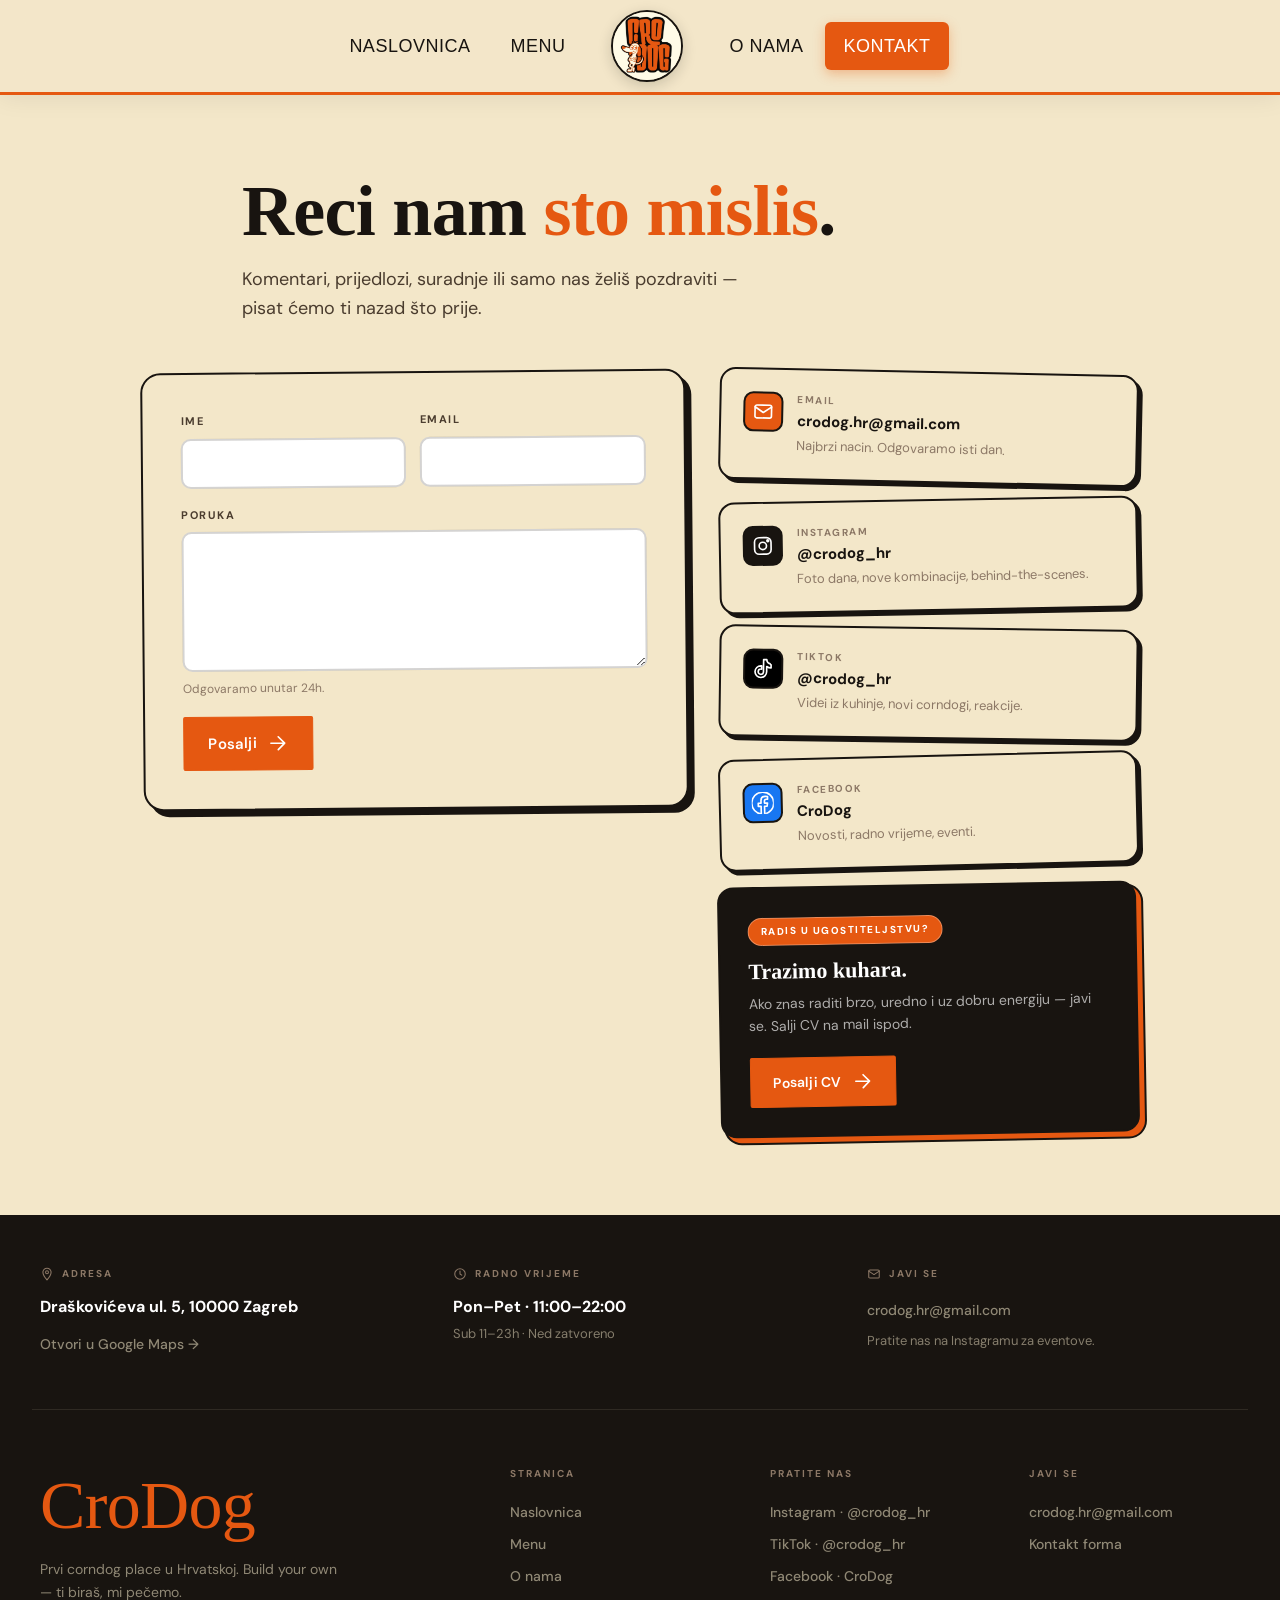
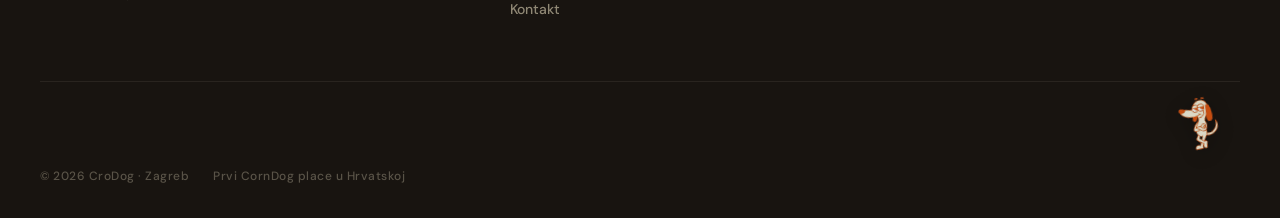
==== kontakt.html @ 535d05f7 "Dodana stranica" ====
<!DOCTYPE html>
<html lang="hr">
<head>
<meta charset="UTF-8" />
<meta name="viewport" content="width=device-width, initial-scale=1.0" />
<meta name="theme-color" content="#E55811" />
<title>CroDog — Kontakt</title>
<meta name="description" content="Kontaktirajte CroDog. Draškovićeva 5, Zagreb. Email: crodog.hr@gmail.com" />
<link rel="preconnect" href="https://fonts.googleapis.com">
<link rel="preconnect" href="https://fonts.gstatic.com" crossorigin>
<link href="https://fonts.googleapis.com/css2?family=DM+Sans:ital,opsz,wght@0,9..40,400;0,9..40,500;0,9..40,600;0,9..40,700;0,9..40,800;1,9..40,400&display=swap" rel="stylesheet">
<link rel="stylesheet" href="styles.css" />
</head>
<body>

<a href="#main" class="skip">Skoci na sadrzaj</a>

<svg class="icon-sprite" aria-hidden="true">
  <symbol id="i-arrow" viewBox="0 0 24 24"><path d="M5 12h14M13 5l7 7-7 7"/></symbol>
  <symbol id="i-camera" viewBox="0 0 24 24"><path d="M3 8h3l2-3h8l2 3h3v11H3z"/><circle cx="12" cy="13" r="3.5"/></symbol>
  <symbol id="i-map" viewBox="0 0 24 24"><path d="M9 4 3 6v14l6-2 6 2 6-2V4l-6 2-6-2zM9 4v14M15 6v14"/></symbol>
  <symbol id="i-pin" viewBox="0 0 24 24"><path d="M12 22s7-7.5 7-13a7 7 0 1 0-14 0c0 5.5 7 13 7 13z"/><circle cx="12" cy="9" r="2.5"/></symbol>
  <symbol id="i-clock" viewBox="0 0 24 24"><circle cx="12" cy="12" r="9"/><path d="M12 7v5l3 2"/></symbol>
  <symbol id="i-leaf" viewBox="0 0 24 24"><path d="M21 3c0 9-6 15-15 15-1.5 0-3-.5-3-.5C3 9 9 3 18 3h3z"/><path d="M3 21c4-7 9-12 15-15"/></symbol>
  <symbol id="i-flame" viewBox="0 0 24 24"><path d="M12 2s4 4 4 9a4 4 0 0 1-8 0c0-2 1-3 1-3s-3 2-3 6a6 6 0 0 0 12 0c0-7-6-12-6-12z"/></symbol>
  <symbol id="i-heart" viewBox="0 0 24 24"><path d="M12 21s-7-4.5-9.5-9A5 5 0 0 1 12 6a5 5 0 0 1 9.5 6c-2.5 4.5-9.5 9-9.5 9z"/></symbol>
  <symbol id="i-mail" viewBox="0 0 24 24"><rect x="3" y="5" width="18" height="14" rx="2"/><path d="m3 7 9 6 9-6"/></symbol>
  <symbol id="i-instagram" viewBox="0 0 24 24"><rect x="3" y="3" width="18" height="18" rx="5"/><circle cx="12" cy="12" r="4"/><circle cx="17.5" cy="6.5" r="1" fill="currentColor"/></symbol>
  <symbol id="i-phone" viewBox="0 0 24 24"><path d="M22 16.92v3a2 2 0 0 1-2.18 2 19.79 19.79 0 0 1-8.63-3.07 19.5 19.5 0 0 1-6-6 19.79 19.79 0 0 1-3.07-8.67A2 2 0 0 1 4.11 2h3a2 2 0 0 1 2 1.72 12.84 12.84 0 0 0 .7 2.81 2 2 0 0 1-.45 2.11L8.09 9.91a16 16 0 0 0 6 6l1.27-1.27a2 2 0 0 1 2.11-.45 12.84 12.84 0 0 0 2.81.7A2 2 0 0 1 22 16.92z"/></symbol>
  <symbol id="i-check" viewBox="0 0 24 24"><path d="m5 12 5 5L20 7"/></symbol>
  <symbol id="i-spark" viewBox="0 0 24 24"><path d="M12 2 9 9l-7 3 7 3 3 7 3-7 7-3-7-3z"/></symbol>
  <symbol id="i-paw" viewBox="0 0 24 24"><circle cx="6" cy="9" r="2"/><circle cx="10" cy="6" r="2"/><circle cx="14" cy="6" r="2"/><circle cx="18" cy="9" r="2"/><path d="M12 12c-3 0-6 2-6 5a3 3 0 0 0 3 3c1 0 2-.5 3-.5s2 .5 3 .5a3 3 0 0 0 3-3c0-3-3-5-6-5z"/></symbol>
  <symbol id="i-zap" viewBox="0 0 24 24"><path d="M13 2 3 14h7l-1 8 10-12h-7l1-8z"/></symbol>
</svg>

<nav class="nav" aria-label="Glavna navigacija">
  <div class="nav-rain" aria-hidden="true">
    <svg class="mini-dog" style="--x:4%;  --d:0s;    --r:-42deg; --dur:6.2s;" viewBox="0 0 20 44"><line x1="10" y1="30" x2="10" y2="44" stroke="#6b4423" stroke-width="2" stroke-linecap="round"/><rect x="3" y="3" width="14" height="28" rx="6" fill="#E55811"/><rect x="3" y="3" width="14" height="28" rx="6" fill="none" stroke="#B83F05" stroke-width="1"/></svg>
    <svg class="mini-dog" style="--x:11%; --d:1.4s;  --r:25deg;  --dur:7.4s;" viewBox="0 0 20 44"><line x1="10" y1="30" x2="10" y2="44" stroke="#6b4423" stroke-width="2" stroke-linecap="round"/><rect x="3" y="3" width="14" height="28" rx="6" fill="#FA7232"/></svg>
    <svg class="mini-dog" style="--x:19%; --d:3.1s;  --r:-55deg; --dur:5.8s;" viewBox="0 0 20 44"><line x1="10" y1="30" x2="10" y2="44" stroke="#6b4423" stroke-width="2" stroke-linecap="round"/><rect x="3" y="3" width="14" height="28" rx="6" fill="#E55811"/></svg>
    <svg class="mini-dog" style="--x:27%; --d:2.2s;  --r:38deg;  --dur:6.9s;" viewBox="0 0 20 44"><line x1="10" y1="30" x2="10" y2="44" stroke="#6b4423" stroke-width="2" stroke-linecap="round"/><rect x="3" y="3" width="14" height="28" rx="6" fill="#B83F05"/></svg>
    <svg class="mini-dog" style="--x:74%; --d:0.6s;  --r:-30deg; --dur:7.1s;" viewBox="0 0 20 44"><line x1="10" y1="30" x2="10" y2="44" stroke="#6b4423" stroke-width="2" stroke-linecap="round"/><rect x="3" y="3" width="14" height="28" rx="6" fill="#FA7232"/></svg>
    <svg class="mini-dog" style="--x:82%; --d:2.8s;  --r:60deg;  --dur:6.4s;" viewBox="0 0 20 44"><line x1="10" y1="30" x2="10" y2="44" stroke="#6b4423" stroke-width="2" stroke-linecap="round"/><rect x="3" y="3" width="14" height="28" rx="6" fill="#E55811"/></svg>
    <svg class="mini-dog" style="--x:89%; --d:1.9s;  --r:-20deg; --dur:5.6s;" viewBox="0 0 20 44"><line x1="10" y1="30" x2="10" y2="44" stroke="#6b4423" stroke-width="2" stroke-linecap="round"/><rect x="3" y="3" width="14" height="28" rx="6" fill="#FA7232"/></svg>
    <svg class="mini-dog" style="--x:96%; --d:3.7s;  --r:48deg;  --dur:7.8s;" viewBox="0 0 20 44"><line x1="10" y1="30" x2="10" y2="44" stroke="#6b4423" stroke-width="2" stroke-linecap="round"/><rect x="3" y="3" width="14" height="28" rx="6" fill="#B83F05"/></svg>
  </div>
  <div class="nav-main">
    <div class="nav-links left">
      <a href="naslovnica.html" class="nav-link">Naslovnica</a>
      <a href="menu.html" class="nav-link">Menu</a>
    </div>
    <a href="naslovnica.html" class="logo" aria-label="CroDog naslovnica">
      <img src="assets/logo.jpg" alt="CroDog" />
    </a>
    <div class="nav-links right">
      <a href="onama.html" class="nav-link">O nama</a>
      <a href="kontakt.html" class="nav-link active">Kontakt</a>
    </div>
  </div>
</nav>

<main id="main">

  <section class="contact-hero" aria-labelledby="cnt-h">
    <h1 id="cnt-h">Reci nam <em>sto mislis</em>.</h1>
    <p>Komentari, prijedlozi, suradnje ili samo nas želiš pozdraviti — pisat ćemo ti nazad što prije.</p>
  </section>

  <div class="contact-grid">
    <div class="form-card">
      <form class="form" id="contactForm" novalidate>
        <div class="row2">
          <div class="field">
            <label for="f-name">Ime</label>
            <input id="f-name" type="text" name="name" required autocomplete="name" />
          </div>
          <div class="field">
            <label for="f-email">Email</label>
            <input id="f-email" type="email" name="email" required autocomplete="email" />
          </div>
        </div>
        <div class="field">
          <label for="f-msg">Poruka</label>
          <textarea id="f-msg" name="message" required></textarea>
          <span class="help">Odgovaramo unutar 24h.</span>
        </div>
        <button type="submit" class="btn orange" style="align-self: flex-start; font-size:15px; padding:15px 24px;">Posalji <svg class="ico"><use href="#i-arrow"/></svg></button>
      </form>
    </div>

    <aside class="contact-side">
      <div class="cs">
        <span class="ic-wrap"><svg class="ico"><use href="#i-mail"/></svg></span>
        <div class="body">
          <div class="k">Email</div>
          <p class="v"><a href="mailto:crodog.hr@gmail.com">crodog.hr@gmail.com</a></p>
          <p class="note">Najbrzi nacin. Odgovaramo isti dan.</p>
        </div>
      </div>
      <div class="cs">
        <span class="ic-wrap"><svg class="ico"><use href="#i-instagram"/></svg></span>
        <div class="body">
          <div class="k">Instagram</div>
          <p class="v"><a href="https://www.instagram.com/crodog_hr/" target="_blank" rel="noopener">@crodog_hr</a></p>
          <p class="note">Foto dana, nove kombinacije, behind-the-scenes.</p>
        </div>
      </div>
      <div class="cs">
        <span class="ic-wrap"><svg class="ico" viewBox="0 0 24 24" fill="currentColor"><path d="M19.59 6.69a4.83 4.83 0 0 1-3.77-4.25V2h-3.45v13.67a2.89 2.89 0 0 1-2.88 2.5 2.89 2.89 0 0 1-2.89-2.89 2.89 2.89 0 0 1 2.89-2.89c.28 0 .54.04.79.1V9.01a6.33 6.33 0 0 0-.79-.05 6.34 6.34 0 0 0-6.34 6.34 6.34 6.34 0 0 0 6.34 6.34 6.34 6.34 0 0 0 6.33-6.34V9.59a8.16 8.16 0 0 0 4.77 1.52V7.68a4.85 4.85 0 0 1-1-.99z"/></svg></span>
        <div class="body">
          <div class="k">TikTok</div>
          <p class="v"><a href="https://www.tiktok.com/@crodog_hr" target="_blank" rel="noopener">@crodog_hr</a></p>
          <p class="note">Videi iz kuhinje, novi corndogi, reakcije.</p>
        </div>
      </div>
      <div class="cs">
        <span class="ic-wrap"><svg class="ico" viewBox="0 0 24 24" fill="currentColor"><path d="M24 12.073c0-6.627-5.373-12-12-12s-12 5.373-12 12c0 5.99 4.388 10.954 10.125 11.854v-8.385H7.078v-3.47h3.047V9.43c0-3.007 1.792-4.669 4.533-4.669 1.312 0 2.686.235 2.686.235v2.953H15.83c-1.491 0-1.956.925-1.956 1.874v2.25h3.328l-.532 3.47h-2.796v8.385C19.612 23.027 24 18.062 24 12.073z"/></svg></span>
        <div class="body">
          <div class="k">Facebook</div>
          <p class="v"><a href="https://www.facebook.com/profile.php?id=61584961055950" target="_blank" rel="noopener">CroDog</a></p>
          <p class="note">Novosti, radno vrijeme, eventi.</p>
        </div>
      </div>
      <div class="job">
        <span class="k">Radis u ugostiteljstvu?</span>
        <h4>Trazimo kuhara.</h4>
        <p>Ako znas raditi brzo, uredno i uz dobru energiju — javi se. Salji CV na mail ispod.</p>
        <a href="mailto:crodog.hr@gmail.com" class="btn">Posalji CV <svg class="ico"><use href="#i-arrow"/></svg></a>
      </div>
    </aside>
  </div>

</main>

<footer class="foot">
  <div class="foot-loc">
    <div class="foot-loc-inner">
      <div class="fl-block">
        <h4><svg class="ico" style="width:14px;height:14px"><use href="#i-pin"/></svg> Adresa</h4>
        <p class="fl-main">Draškovićeva ul. 5, 10000 Zagreb</p>
        <a href="https://maps.google.com/?q=Draškovićeva+5+Zagreb" target="_blank" rel="noopener" class="fl-link">Otvori u Google Maps →</a>
      </div>
      <div class="fl-block">
        <h4><svg class="ico" style="width:14px;height:14px"><use href="#i-clock"/></svg> Radno vrijeme</h4>
        <p class="fl-main">Pon–Pet · 11:00–22:00</p>
        <p class="fl-sub">Sub 11–23h · Ned zatvoreno</p>
      </div>
      <div class="fl-block">
        <h4><svg class="ico" style="width:14px;height:14px"><use href="#i-mail"/></svg> Javi se</h4>
        <p class="fl-main"><a href="mailto:crodog.hr@gmail.com">crodog.hr@gmail.com</a></p>
        <p class="fl-sub">Pratite nas na Instagramu za eventove.</p>
      </div>
    </div>
  </div>
  <div class="foot-grid">
    <div class="foot-brand">
      <a href="naslovnica.html" class="foot-logo">CroDog</a>
      <p class="tag-line">Prvi corndog place u Hrvatskoj. Build your own — ti biraš, mi pečemo.</p>
    </div>
    <div>
      <h4>Stranica</h4>
      <a href="naslovnica.html">Naslovnica</a>
      <a href="menu.html">Menu</a>
      <a href="onama.html">O nama</a>
      <a href="kontakt.html">Kontakt</a>
    </div>
    <div>
      <h4>Pratite nas</h4>
      <a href="https://www.instagram.com/crodog_hr/" target="_blank" rel="noopener">Instagram · @crodog_hr</a>
      <a href="https://www.tiktok.com/@crodog_hr" target="_blank" rel="noopener">TikTok · @crodog_hr</a>
      <a href="https://www.facebook.com/profile.php?id=61584961055950" target="_blank" rel="noopener">Facebook · CroDog</a>
    </div>
    <div>
      <h4>Javi se</h4>
      <a href="mailto:crodog.hr@gmail.com">crodog.hr@gmail.com</a>
      <a href="kontakt.html">Kontakt forma</a>
    </div>
  </div>
  <div class="foot-bottom">
    <span>© 2026 CroDog · Zagreb</span>
    <span>Prvi CornDog place u Hrvatskoj</span>
    <img class="foot-mascot" src="assets/mascot.png" alt="" aria-hidden="true" />
  </div>
</footer>

<div class="toast" id="toast" role="status" aria-live="polite">
  <svg class="ico"><use href="#i-check"/></svg>
  <span id="toastMsg">Hvala! Javimo se uskoro.</span>
</div>

<script>
(function() {
  const nav = document.querySelector('.nav');
  let lastY = 0, ticking = false;
  window.addEventListener('scroll', () => {
    if (!ticking) {
      requestAnimationFrame(() => {
        const y = window.scrollY;
        if (y > lastY && y > 80) nav.classList.add('hidden');
        else nav.classList.remove('hidden');
        lastY = y; ticking = false;
      });
      ticking = true;
    }
  }, { passive: true });
})();

const toast = document.getElementById('toast');
function showToast(msg) {
  document.getElementById('toastMsg').textContent = msg;
  toast.classList.add('show');
  setTimeout(() => toast.classList.remove('show'), 2600);
}
document.getElementById('contactForm').addEventListener('submit', (e) => {
  e.preventDefault();
  const name = e.target.name.value.trim();
  const email = e.target.email.value.trim();
  const msg = e.target.message.value.trim();
  if (!name || !email || !msg) { showToast('Molimo ispuni sva polja.'); return; }
  showToast('Hvala, ' + name.split(' ')[0] + '! Javimo se uskoro.');
  e.target.reset();
});
</script>

</body>
</html>
---- styles.css ----
﻿/* =========================================================
   CroDog v4 — Editorial Full-Bleed
   Typography: Chunko (display) + Inter (body)
========================================================= */
@font-face {
  font-family: 'Chunko';
  src: url('font/Chunko-Bold-Demo-BF67b2ec86adebe.otf') format('opentype');
  font-weight: 100 900;
  font-style: normal;
  font-display: swap;
}

:root {
  --orange: #E55811;
  --orange-2: #FA7232;
  --orange-deep: #B83F05;
  --orange-soft: rgba(229,88,17,.12);

  --cream: #f3e7c9;
  --cream-2: #faf0d7;

  --bg: #f3e7c9;
  --bg-2: #e8d9b0;

  /* Accents — used in About/Loc/Contact */
  --butter: #ffd86b;
  --mint: #c8ecd9;
  --pink: #ffd5cf;
  --card: #fff7e0;
  --card-2: #f0dfb0;

  --ink: #181410;
  --ink-2: #4a3c2e;
  --ink-3: #8c7866;
  --ink-4: #b8a594;

  --line: rgba(24,20,16,.12);

  /* Flat radii — editorial */
  --r-sm: 2px;
  --r-md: 4px;
  --r-lg: 6px;
  --r-xl: 8px;
  --r-pill: 999px;

  /* Shadows — subtle */
  --shadow-sm: 0 2px 12px rgba(24,20,16,.06);
  --shadow-md: 0 8px 28px rgba(24,20,16,.09);
  --shadow-lg: 0 20px 56px rgba(24,20,16,.12);

  --t-fast: 160ms cubic-bezier(.2,.8,.4,1);
  --t-base: 260ms cubic-bezier(.2,.8,.4,1);
  --t-bounce: 340ms cubic-bezier(.34,1.56,.64,1);
}

* { box-sizing: border-box; margin: 0; padding: 0; }
html { scroll-behavior: smooth; }

body {
  font-family: 'DM Sans', 'DM Sans', system-ui, sans-serif;
  font-size: 16px; line-height: 1.6;
  color: var(--ink);
  background: var(--bg);
  -webkit-font-smoothing: antialiased;
  text-rendering: optimizeLegibility;
  overflow-x: hidden;
}

a { color: inherit; text-decoration: none; }
main { position: relative; z-index: 1; }

/* a11y */
.skip {
  position: absolute; left: -9999px;
  background: var(--ink); color: white;
  padding: 12px 18px;
  font-weight: 700; z-index: 200;
}
.skip:focus { left: 0; top: 0; }
:focus-visible {
  outline: 3px solid var(--orange);
  outline-offset: 3px;
  border-radius: 4px;
}

@media (prefers-reduced-motion: reduce) {
  *, *::before, *::after {
    animation-duration: 0.01ms !important;
    transition-duration: 0.01ms !important;
  }
}

/* =========================================================
   TYPE UTILITIES
========================================================= */
h1, h2, h3, .display {
  font-family: 'Chunko', system-ui, sans-serif;
  line-height: 1;
  letter-spacing: -.01em;
}

.eyebrow {
  font-family: 'DM Sans', system-ui, sans-serif;
  font-size: 11px; letter-spacing: 3px;
  text-transform: uppercase; font-weight: 700;
  display: inline-flex; align-items: center; gap: 12px;
}
.eyebrow::before {
  content: ''; width: 28px; height: 1px; background: currentColor; flex-shrink: 0;
}

/* =========================================================
   NAV — floating, open, eye-catching
========================================================= */
.nav {
  position: sticky; top: 0;
  z-index: 60;
  width: 100%;
  background: rgba(243,231,201,.96);
  backdrop-filter: blur(12px);
  -webkit-backdrop-filter: blur(12px);
  border-bottom: 3px solid var(--orange);
  box-shadow: 0 2px 24px rgba(24,20,16,.08);
  font-family: 'DM Sans', system-ui, sans-serif;
  overflow: hidden;
  transform: translateY(0);
  transition: transform 320ms cubic-bezier(.2,.8,.4,1);
}
.nav.hidden {
  transform: translateY(-110%);
}

/* Falling mini corndogs — samo u navbaru */
.nav-rain {
  position: absolute; inset: 0;
  pointer-events: none;
  z-index: 0;
  overflow: hidden;
}
.nav-rain .mini-dog {
  position: absolute;
  top: -50px;
  left: var(--x);
  width: 16px; height: 36px;
  opacity: .55;
  animation: navFall var(--dur) linear var(--d) infinite;
  transform-origin: center;
  filter: drop-shadow(0 1px 2px rgba(24,20,16,.15));
}
@keyframes navFall {
  0%   { transform: translateY(0)    rotate(0deg); }
  100% { transform: translateY(160px) rotate(var(--r)); }
}
.nav-main { position: relative; z-index: 1; }

@media (prefers-reduced-motion: reduce) {
  .nav-rain { display: none; }
}

.nav-main {
  display: flex;
  align-items: center;
  justify-content: center;
  padding: 10px 32px;
  gap: 28px;
}

.nav .logo {
  display: inline-flex; align-items: center;
  color: var(--ink);
  flex-shrink: 0;
}
.nav .logo img {
  width: 72px; height: 72px;
  border-radius: 50%; object-fit: cover;
  border: 2px solid var(--ink);
  box-shadow: 0 4px 14px rgba(24,20,16,.18);
  transition: transform var(--t-base);
}
.nav .logo:hover img {
  transform: rotate(-6deg) scale(1.05);
}

.nav-links {
  display: flex; align-items: center;
  gap: 4px;
}

.nav-link {
  font-family: 'Chunko', sans-serif;
  font-size: 18px; letter-spacing: .5px; text-transform: uppercase;
  font-weight: 400;
  background: transparent; color: var(--ink);
  padding: 10px 18px;
  border-radius: 6px;
  cursor: pointer; border: none;
  transition: color var(--t-fast), background var(--t-fast), transform var(--t-fast);
  white-space: nowrap;
  position: relative;
}
.nav-link:hover {
  color: white;
  background: var(--orange);
  transform: translateY(-2px) rotate(-1.5deg);
}
.nav-link.active {
  color: white;
  background: var(--orange);
  box-shadow: 0 4px 12px rgba(229,88,17,.35);
}

/* =========================================================
   BUTTONS
========================================================= */
.btn {
  display: inline-flex; align-items: center; gap: 10px;
  font-family: 'DM Sans', system-ui, sans-serif;
  font-weight: 600; font-size: 14px;
  padding: 13px 22px;
  background: var(--ink); color: var(--cream);
  border: 1px solid var(--ink);
  cursor: pointer;
  transition: background var(--t-fast), color var(--t-fast), transform var(--t-fast);
  letter-spacing: .2px;
  border-radius: var(--r-sm);
}
.btn:hover { background: var(--orange); border-color: var(--orange); }
.btn .arrow { transition: transform var(--t-fast); }
.btn:hover .arrow { transform: translateX(3px); }

.btn.ghost { background: transparent; color: var(--ink); }
.btn.ghost:hover { background: var(--ink); color: var(--cream); }
.btn.orange { background: var(--orange); border-color: var(--orange); color: white; }
.btn.orange:hover { background: var(--orange-deep); border-color: var(--orange-deep); }
.btn.cream { background: var(--cream); color: var(--ink); border-color: var(--cream); }
.btn.cream:hover { background: var(--orange); border-color: var(--orange); color: white; }

/* =========================================================
   PHOTO PLACEHOLDERS
========================================================= */
.photo {
  position: relative;
  background: linear-gradient(135deg, var(--orange) 0%, var(--orange-deep) 100%);
  display: flex; align-items: center; justify-content: center;
  flex-direction: column; gap: 10px;
  color: rgba(255,255,255,.85);
  font-family: 'DM Sans', system-ui; font-size: 10px;
  text-transform: uppercase; letter-spacing: 2px; font-weight: 600;
  overflow: hidden;
}
.photo::after {
  content: '';
  position: absolute; inset: 0;
  border: 1px dashed rgba(255,255,255,.3);
  pointer-events: none;
}
.photo .ico { width: 26px; height: 26px; opacity: .7; stroke: currentColor; fill: none; stroke-width: 1.5; }
.photo .cap { text-align: center; max-width: 220px; line-height: 1.5; opacity: .8; }
.photo.dark { background: linear-gradient(135deg, var(--ink-2) 0%, var(--ink) 100%); color: rgba(243,231,201,.7); }
.photo.cream { background: var(--cream-2); color: var(--ink-3); border: 1px dashed var(--line); }

/* =========================================================
   ICONS
========================================================= */
.ico {
  width: 22px; height: 22px;
  stroke: currentColor; fill: none;
  stroke-width: 1.8; stroke-linecap: round; stroke-linejoin: round;
  flex-shrink: 0;
}
.icon-sprite { position: absolute; width: 0; height: 0; }

/* =========================================================
   TAG
========================================================= */
.tag {
  display: inline-flex; align-items: center; gap: 6px;
  font-family: 'DM Sans', system-ui;
  font-weight: 700; font-size: 10px;
  color: var(--ink);
  padding: 6px 10px;
  border: 1px solid var(--line);
  border-radius: var(--r-sm);
  text-transform: uppercase; letter-spacing: 1.5px;
  background: rgba(255,255,255,.6);
}
.tag.orange { background: var(--orange-soft); color: var(--orange-deep); border-color: rgba(229,88,17,.2); }
.tag.dark { background: var(--ink); color: var(--cream); border-color: var(--ink); }

/* =========================================================
   PAGES
========================================================= */
.page { display: none; }
.page.active { display: block; animation: fadeUp .4s var(--t-base) both; }
@keyframes fadeUp { from { opacity: 0; transform: translateY(10px); } to { opacity: 1; transform: none; } }

/* =========================================================
   FOOTER
========================================================= */
.foot {
  background: var(--ink);
  color: var(--cream);
  padding: 0 32px 32px;
  margin-top: 0;
  position: relative; z-index: 2;
}

/* Location strip — pokazuje se na svakoj stranici */
.foot-loc {
  border-bottom: 1px solid rgba(243,231,201,.1);
  padding: 48px 0;
  margin-bottom: 56px;
}
.foot-loc-inner {
  max-width: 1200px; margin: 0 auto;
  display: grid;
  grid-template-columns: repeat(3, 1fr);
  gap: 40px;
}
.fl-block h4 {
  display: inline-flex; align-items: center; gap: 8px;
  font-family: 'DM Sans', system-ui;
  font-size: 10px; color: var(--orange);
  margin-bottom: 14px;
  text-transform: uppercase; letter-spacing: 2px; font-weight: 700;
}
.fl-main {
  font-family: 'DM Sans', system-ui, sans-serif;
  font-size: 16px;
  font-weight: 700;
  color: white;
  line-height: 1.4;
}
.fl-main a { color: white; transition: color var(--t-fast); }
.fl-main a:hover { color: var(--orange); }
.fl-sub {
  font-size: 13px;
  color: rgba(243,231,201,.5);
  margin-top: 6px;
}
.fl-sub a { color: rgba(243,231,201,.5); }
.fl-sub a:hover { color: var(--orange); }
.fl-link {
  display: inline-block;
  margin-top: 10px;
  font-size: 13px; font-weight: 600;
  color: var(--orange);
  transition: transform var(--t-fast);
}
.fl-link:hover { transform: translateX(3px); color: var(--orange-2); }
.foot-grid {
  max-width: 1200px; margin: 0 auto;
  display: grid;
  grid-template-columns: 2fr 1fr 1fr 1fr;
  gap: 48px;
}
.foot-logo {
  font-family: 'Chunko' !important; font-size: 68px !important; color: var(--orange) !important;
  line-height: 1; letter-spacing: -.01em;
  display: inline-block; margin-bottom: 6px;
}
.foot-logo:hover { color: var(--orange) !important; }
.foot .tag-line {
  font-size: 14px; line-height: 1.65;
  color: rgba(243,231,201,.55);
  margin-top: 14px; max-width: 300px;
}
.foot h4 {
  font-family: 'DM Sans', system-ui;
  font-size: 10px; color: var(--ink-3);
  margin-bottom: 14px;
  text-transform: uppercase; letter-spacing: 2px; font-weight: 700;
}
.foot a {
  color: rgba(243,231,201,.55);
  display: block; padding: 5px 0;
  font-size: 14px; font-weight: 500;
  transition: color var(--t-fast);
}
.foot a:hover { color: var(--orange); }
.foot-bottom {
  border-top: 1px solid rgba(243,231,201,.08);
  margin-top: 56px; padding-top: 24px;
  max-width: 1200px; margin-left: auto; margin-right: auto;
  display: flex; justify-content: space-between; align-items: flex-end;
  gap: 24px;
  font-size: 12px; color: rgba(243,231,201,.3);
  font-weight: 500; letter-spacing: .5px;
}

/* =========================================================
   RESPONSIVE — NAV
========================================================= */
@media (max-width: 900px) {
  .nav-main { flex-wrap: wrap; padding: 12px 16px; gap: 10px; }
  .nav .logo { order: -1; width: 100%; justify-content: center; }
  .nav .logo img { width: 56px; height: 56px; }
  .nav-links { justify-content: center; flex-wrap: wrap; }
  .nav-link { padding: 8px 10px; font-size: 10px; letter-spacing: 1.5px; }
  .foot { padding: 0 20px 24px; }
  .foot-loc { padding: 32px 0; margin-bottom: 40px; }
  .foot-loc-inner { grid-template-columns: 1fr; gap: 24px; }
  .foot-grid { grid-template-columns: 1fr 1fr; gap: 28px; }
  .foot-bottom { flex-direction: column; gap: 6px; }
}



/* ============================================================
   HOME — Full-Bleed Editorial (02)
============================================================ */

/* HERO */
.home-hero {
  position: relative;
  min-height: 90vh;
  background: var(--ink);
  color: var(--cream);
  overflow: hidden;
}
.home-hero::after {
  content: '';
  position: absolute; inset: 0;
  background: linear-gradient(to right, rgba(10,8,6,.82) 0%, rgba(10,8,6,.55) 55%, rgba(10,8,6,.15) 100%);
  z-index: 1;
  pointer-events: none;
}
.home-hero .hero-image {
  position: absolute; inset: 0;
  width: 100%; height: 100%;
  z-index: 0;
  object-fit: cover; object-position: center;
  display: block;
}
/* bottom content */
.hero-content {
  position: absolute; bottom: 56px; left: 56px; right: 56px;
  z-index: 4;
  display: grid; grid-template-columns: 2fr 1fr;
  gap: 56px; align-items: end;
}
.home-hero h1 {
  font-family: 'Chunko';
  font-size: clamp(44px, 6vw, 92px);
  line-height: 1;
  letter-spacing: -.01em;
  max-width: 780px;
  color: var(--cream);
  text-shadow: 0 2px 24px rgba(24,20,16,.4);
}
.home-hero h1 em {
  font-style: normal;
  color: var(--orange-2);
}
/* Hero CTA card — Build Your Own teaser */
.hero-cta {
  justify-self: end;
  max-width: 320px;
  padding: 26px 26px 24px;
  background: var(--cream);
  border: 3px solid var(--ink);
  border-radius: 16px;
  color: var(--ink);
  position: relative;
  transform: rotate(-2deg);
  box-shadow: 6px 6px 0 var(--ink);
  transition: transform .2s ease, box-shadow .2s ease;
}
.hero-cta:hover {
  transform: rotate(-1deg) translateY(-3px);
  box-shadow: 8px 10px 0 var(--ink);
}
.hero-cta::before { display: none; }
.hero-cta-eyebrow {
  font-family: 'DM Sans', system-ui, sans-serif;
  font-size: 10px; letter-spacing: 3px;
  text-transform: uppercase; font-weight: 700;
  color: var(--orange);
  display: inline-block;
  margin-bottom: 10px;
}
.hero-cta-title {
  font-family: 'Chunko';
  font-size: 28px;
  line-height: 1;
  letter-spacing: -.01em;
  color: var(--ink);
  margin-bottom: 14px;
}
.hero-cta-title .cta-num {
  font-style: normal;
  color: var(--orange);
  font-size: 1.4em;
  line-height: .85;
}
.hero-cta-chips {
  display: flex; flex-wrap: wrap;
  gap: 6px; align-items: center;
  font-family: 'DM Sans', system-ui, sans-serif;
  font-size: 11px; letter-spacing: 1.5px;
  text-transform: uppercase; font-weight: 700;
  color: rgba(20,15,10,.75);
  margin-bottom: 12px;
  padding-bottom: 12px;
  border-bottom: 2px dashed rgba(20,15,10,.2);
}
.hero-cta-chips .dot { color: var(--orange); font-size: 14px; }
.hero-cta-copy {
  font-size: 13px; line-height: 1.55;
  color: rgba(20,15,10,.82);
  margin-bottom: 16px;
}
.hero-cta-btn {
  width: 100%;
  justify-content: center;
  font-size: 14px;
  padding: 14px 20px;
  letter-spacing: 1px;
  text-transform: uppercase;
  font-weight: 700;
}
.hero-cta-btn .arrow {
  transition: transform var(--t-base);
}
.hero-cta-btn:hover .arrow {
  transform: translateX(5px);
}

/* ---- HOME SEKCIJA A: SIGNATURE ---- */
.sec-a {
  background: var(--cream);
  display: grid;
  grid-template-columns: 5fr 7fr;
  min-height: 80vh;
}
.sec-a .panel-l {
  padding: 72px 52px;
  display: flex; flex-direction: column; justify-content: space-between;
}
.sec-a .panel-l .top {
  display: flex; justify-content: space-between; align-items: baseline;
  margin-bottom: 32px;
}
.sec-a .panel-l .top .no {
  font-family: 'DM Sans'; font-size: 11px; letter-spacing: 2px;
  text-transform: uppercase; color: var(--ink-3); font-weight: 700;
}
.sec-a .panel-l h2 {
  font-family: 'Chunko';
  font-size: clamp(40px, 4.5vw, 68px);
  line-height: 1; letter-spacing: -.01em;
  margin-bottom: 24px; color: var(--ink);
}
.sec-a .panel-l h2 em { font-style: normal; color: var(--orange); }
.sec-a .panel-l p {
  font-size: 17px; color: var(--ink-2); line-height: 1.65;
  margin-bottom: 32px; max-width: 400px;
}
.sec-a .details {
  padding-top: 28px;
  display: grid; grid-template-columns: 1fr 1fr; gap: 22px;
  font-family: 'DM Sans'; font-size: 12px; letter-spacing: 1.8px;
  text-transform: uppercase; color: var(--ink-3); font-weight: 700;
}
.sec-a .details span em {
  display: block; font-style: normal;
  font-family: 'Chunko'; font-size: 28px;
  color: var(--ink); letter-spacing: 0;
  text-transform: none; margin-top: 8px;
}
.sec-a .panel-r {
  position: relative;
  background: radial-gradient(circle at 40% 50%, var(--orange-2) 0%, var(--orange) 40%, var(--orange-deep) 100%);
  overflow: hidden; min-height: 560px;
}
.sec-a .panel-r .watermark {
  position: absolute; top: 50%; left: 50%;
  transform: translate(-50%, -50%);
  font-family: 'Chunko'; font-size: 180px;
  color: rgba(243,231,201,.14); letter-spacing: -.04em;
  pointer-events: none; white-space: nowrap;
}
.sec-a .panel-r .photo-label {
  position: absolute; bottom: 32px; left: 40px;
  font-family: 'DM Sans'; font-size: 11px; letter-spacing: 2.5px;
  text-transform: uppercase; color: rgba(243,231,201,.7); font-weight: 600;
  display: flex; align-items: center; gap: 12px;
}
.sec-a .panel-r .photo-label::before {
  content: ''; width: 22px; height: 1px; background: rgba(243,231,201,.5);
}
/* placeholder camera icon */
.sec-a .panel-r .ph-icon {
  position: absolute; top: 50%; left: 50%;
  transform: translate(-50%, -80%);
  opacity: .2; color: var(--cream);
  display: flex; flex-direction: column; align-items: center; gap: 12px;
  font-family: 'DM Sans'; font-size: 10px; letter-spacing: 3px; text-transform: uppercase;
}

/* ---- HOME SEKCIJA B: CRAFT PROCESS ---- */
.sec-b {
  background: var(--ink);
  color: var(--cream);
  padding: 100px 52px;
  border-bottom: 1px solid rgba(243,231,201,.08);
}
.sec-b-head {
  max-width: 1200px; margin: 0 auto 48px;
  display: grid; grid-template-columns: 1fr 1fr;
  align-items: end; gap: 48px;
}
.sec-b-head h2 {
  font-family: 'Chunko';
  font-size: clamp(44px, 5.5vw, 80px);
  line-height: 1; letter-spacing: -.01em;
  color: var(--cream);
}
.sec-b-head h2 em { font-style: normal; color: var(--orange); }
.sec-b-head p {
  font-size: 16px; color: rgba(243,231,201,.65);
  line-height: 1.6; max-width: 380px;
  padding-bottom: 4px;
}
.combo-stats {
  padding-bottom: 4px;
  display: flex; flex-direction: column; gap: 18px;
}
.combo-row {
  display: flex; align-items: center; gap: 8px;
  flex-wrap: wrap;
}
.combo-stat {
  display: flex; flex-direction: column;
  align-items: center; justify-content: center;
  min-width: 68px;
  padding: 14px 12px 10px;
  background: var(--cream);
  border: 2px solid var(--ink);
  border-radius: 12px;
  box-shadow: 3px 3px 0 rgba(237,95,30,.9);
  transition: transform .2s, box-shadow .2s;
}
.combo-stat:nth-child(1) { transform: rotate(-2deg); }
.combo-stat:nth-child(3) { transform: rotate(1.5deg); }
.combo-stat:nth-child(5) { transform: rotate(-1deg); }
.combo-stat:nth-child(7) { transform: rotate(2deg); }
.combo-stat:hover {
  transform: rotate(0) translateY(-3px);
  box-shadow: 4px 6px 0 rgba(237,95,30,.9);
}
.combo-stat .cs-num {
  font-family: 'Chunko';
  font-size: 32px;
  color: var(--orange);
  line-height: 1;
}
.combo-stat .cs-lbl {
  font-family: 'DM Sans'; font-size: 9px;
  letter-spacing: 1.5px; text-transform: uppercase;
  color: var(--ink-2); font-weight: 700;
  margin-top: 8px;
}
.combo-x {
  font-family: 'Chunko'; font-size: 16px;
  color: rgba(243,231,201,.3);
}
.combo-total {
  display: flex; align-items: baseline; gap: 12px;
  padding-top: 14px;
  border-top: 1px dashed rgba(243,231,201,.18);
}
.combo-total .ct-num {
  font-family: 'Chunko';
  font-size: clamp(28px, 3vw, 40px);
  color: var(--cream);
  line-height: 1;
  letter-spacing: -.01em;
}
.combo-total .ct-lbl {
  font-family: 'DM Sans'; font-size: 11px;
  letter-spacing: 2px; text-transform: uppercase;
  color: rgba(237,95,30,.85); font-weight: 700;
}
.sec-b-steps {
  max-width: 1200px; margin: 0 auto;
  display: grid; grid-template-columns: repeat(4, 1fr);
  gap: 20px;
}
.sec-b-step {
  background: rgba(255,255,255,.06);
  border-radius: 8px;
  padding: 36px 28px;
}
.sec-b-step .step-no {
  font-family: 'DM Sans'; font-size: 10px; letter-spacing: 3px;
  text-transform: uppercase; color: var(--orange); font-weight: 700;
  margin-bottom: 20px;
  display: flex; align-items: center; gap: 10px;
}
.sec-b-step .step-no::before {
  content: ''; width: 20px; height: 1px; background: var(--orange);
}
.sec-b-step .step-photo {
  aspect-ratio: 4/3; margin-bottom: 20px;
  background: rgba(243,231,201,.05);
  border: 1px dashed rgba(243,231,201,.12);
  display: flex; align-items: center; justify-content: center;
  flex-direction: column; gap: 8px;
  font-family: 'DM Sans'; font-size: 9px; letter-spacing: 2px;
  text-transform: uppercase; color: rgba(243,231,201,.3); font-weight: 600;
}
.sec-b-step h3 {
  font-family: 'Chunko';
  font-size: 26px; color: var(--cream);
  margin-bottom: 8px; line-height: 1;
}
.sec-b-step p {
  font-size: 14px; color: rgba(243,231,201,.6);
  line-height: 1.55;
}

/* ---- HOME SEKCIJA C: PRIcA ---- */
.sec-c {
  background: var(--cream);
  padding: 100px 52px;
}
.sec-c-inner {
  max-width: 1200px; margin: 0 auto;
  display: grid; grid-template-columns: 3fr 2fr;
  gap: 80px; align-items: center;
}
.sec-c-text {}
.sec-c-text .ch-label {
  font-family: 'Chunko'; font-size: 22px; letter-spacing: .02em;
  text-transform: none; color: var(--orange); font-weight: 400;
  display: block;
  margin-bottom: 18px;
}
.sec-c-text .ch-label::before { display: none; }
.sec-c-text blockquote {
  font-family: 'Chunko';
  font-size: clamp(32px, 4vw, 54px);
  line-height: 1.05; letter-spacing: -.01em;
  color: var(--ink); margin-bottom: 32px;
}
.sec-c-text blockquote em { font-style: normal; color: var(--orange); }
.sec-c-text p {
  font-size: 18px; color: var(--ink-2); line-height: 1.75;
  margin-bottom: 14px; max-width: 560px;
}
.sec-c-text .cite {
  margin-top: 28px; padding-top: 20px;
  border-top: 1px solid var(--line);
  font-family: 'DM Sans'; font-size: 12px; letter-spacing: 1.5px;
  text-transform: uppercase; color: var(--ink-3); font-weight: 700;
}
.sec-c-photo {
  aspect-ratio: 3/4;
  position: relative;
  border: 3px solid var(--ink);
  border-radius: 12px;
  overflow: hidden;
  transform: rotate(2deg);
  box-shadow: -6px 6px 0 var(--ink);
  transition: transform .2s ease, box-shadow .2s ease;
}
.sec-c-photo:hover {
  transform: rotate(1deg) translateY(-3px);
  box-shadow: -8px 10px 0 var(--ink);
}
.sec-c-photo img {
  width: 100%; height: 100%;
  object-fit: cover; object-position: 14% top;
  display: block;
}
.sec-c-photo .ph-icon {
  position: absolute; top: 50%; left: 50%;
  transform: translate(-50%, -60%);
  color: rgba(243,231,201,.25);
  display: flex; flex-direction: column; align-items: center; gap: 10px;
  font-family: 'DM Sans'; font-size: 9px; letter-spacing: 3px; text-transform: uppercase;
}

/* ---- HOME SEKCIJA D: VISIT ---- */
.sec-d {
  background: var(--ink);
  color: var(--cream);
  padding: 100px 52px;
}
.sec-d-inner {
  max-width: 1200px; margin: 0 auto;
  display: grid; grid-template-columns: 1fr 1.2fr;
  gap: 80px; align-items: center;
}
.sec-d-text {}
.sec-d-text .ch-label {
  font-family: 'DM Sans'; font-size: 12px; letter-spacing: 2.5px;
  text-transform: uppercase; color: white; font-weight: 800;
  display: inline-flex; align-items: center; gap: 6px;
  background: var(--orange);
  border: 2px solid var(--cream);
  border-radius: 999px;
  padding: 8px 16px 7px;
  margin-bottom: 26px;
  box-shadow: 3px 3px 0 var(--cream);
  transform: rotate(-2deg);
  transform-origin: left center;
}
.sec-d-text .ch-label::after { display: none; }
.sec-d-text .ch-label::before { display: none; }
.sec-d-text h2 {
  font-family: 'Chunko';
  font-size: clamp(44px, 5.5vw, 76px);
  line-height: 1; letter-spacing: -.01em;
  color: var(--cream); margin-bottom: 24px;
}
.sec-d-text h2 em { font-style: normal; color: var(--orange); }
.sec-d-text > p {
  font-size: 18px; color: rgba(243,231,201,.75);
  line-height: 1.65; margin-bottom: 32px; max-width: 440px;
}
.sec-d-hours {
  list-style: none; margin-bottom: 36px;
}
.sec-d-hours li {
  display: flex; justify-content: space-between; align-items: center;
  padding: 16px 18px; font-size: 15px; font-weight: 600;
  background: rgba(243,231,201,.05); border-radius: 8px;
  margin-bottom: 8px;
}
.sec-d-hours li:last-child { border-bottom: none; }
.sec-d-hours li .day {
  font-family: 'DM Sans'; font-size: 12px; letter-spacing: 2.2px;
  text-transform: uppercase; font-weight: 700; color: rgba(243,231,201,.6);
}
.sec-d-hours li .time { color: var(--cream); font-family: 'Chunko'; font-size: 20px; }
.sec-d-hours li .closed { color: var(--orange); font-family: 'Chunko'; font-size: 20px; }
.sec-d-wrap {
  position: relative;
}
.sec-d-mascot {
  position: absolute;
  bottom: -18px;
  left: -90px;
  width: 170px;
  height: auto;
  z-index: 2;
  transform: rotate(5deg);
  pointer-events: none;
  filter: drop-shadow(0 14px 22px rgba(0,0,0,.5));
}
.sec-d-map {
  aspect-ratio: 4/3;
  background: var(--ink-2);
  border: 3px solid var(--cream);
  border-radius: 14px;
  position: relative;
  overflow: hidden;
  transform: rotate(1.5deg);
  box-shadow: 0 18px 40px -12px rgba(0,0,0,.6);
}
.sec-d-map img {
  width: 100%; height: 100%;
  object-fit: cover; object-position: center;
  display: block;
}

/* ============================================================
   MENU — Build Your Own
============================================================ */
.menu-header {
  background: var(--ink);
  color: var(--cream);
  padding: 72px 52px 56px;
  border-bottom: 1px solid rgba(243,231,201,.08);
}
.menu-header-inner { max-width: 1200px; margin: 0 auto; }
.menu-header .eyebrow { color: var(--orange); margin-bottom: 20px; }
.menu-header h1 {
  font-family: 'Chunko';
  font-size: clamp(48px, 6.5vw, 88px);
  line-height: 1; letter-spacing: -.01em;
  color: var(--cream); margin-bottom: 18px;
}
.menu-header h1 em { font-style: normal; color: var(--orange-2); }
.menu-header p {
  font-size: 17px; color: rgba(243,231,201,.65);
  max-width: 560px; line-height: 1.6;
}

.menu-layout {
  max-width: 1200px;
  margin: 0 auto;
  padding: 48px 52px 80px;
  display: grid;
  grid-template-columns: 1fr 360px;
  gap: 40px;
  align-items: start;
}
.builder { display: flex; flex-direction: column; gap: 16px; background: transparent; border: none; }
.b-section {
  background: var(--cream);
  padding: 30px 34px 32px;
  border: 2px solid var(--ink);
  border-radius: 18px;
  box-shadow: 0 2px 0 var(--ink), 0 10px 24px -12px rgba(20,15,10,.2);
}
.b-head {
  display: flex; align-items: center; gap: 14px;
  margin-bottom: 22px;
  padding-bottom: 16px; border-bottom: 2px dashed rgba(20,15,10,.15);
}
.b-head .num {
  width: 36px; height: 36px;
  background: var(--orange); color: white;
  border: 2px solid var(--ink);
  border-radius: 50%;
  display: inline-flex; align-items: center; justify-content: center;
  font-family: 'Chunko'; font-size: 16px; font-weight: 400;
  line-height: 1;
  padding-top: 3px;
  flex-shrink: 0;
  box-shadow: 2px 2px 0 var(--ink);
}
.b-head h3 {
  font-family: 'Chunko'; font-size: 22px; color: var(--ink); line-height: 1;
}
.b-head .hint {
  margin-left: auto;
  font-family: 'DM Sans'; font-size: 11px; letter-spacing: 1.5px;
  color: var(--ink-3); text-transform: uppercase; font-weight: 700;
}
.opts {
  display: grid;
  grid-template-columns: repeat(auto-fill, minmax(160px, 1fr));
  gap: 8px;
}
.opt {
  position: relative;
  background: #fffdf6;
  border: 1.5px solid rgba(20,15,10,.18);
  border-radius: 10px;
  padding: 12px 14px;
  cursor: pointer; font-family: inherit; color: var(--ink);
  text-align: left;
  display: flex; flex-direction: column; gap: 3px;
  transition: background 160ms, border-color 160ms;
}
.opt .o-name {
  display: inline-flex; align-items: center;
}
.opt::after { display: none; }
.opt:hover {
  background: #fff;
  border-color: rgba(237,95,30,.55);
}
.opt .o-name { font-family: 'DM Sans'; font-weight: 700; font-size: 14px; }
.opt .o-price { font-size: 12px; color: var(--ink-3); font-weight: 600; }
.opt.selected {
  background: var(--orange); color: white; border-color: var(--orange-deep);
}
.opt.selected::after {
  background: linear-gradient(135deg, transparent 50%, rgba(255,255,255,.55) 50%);
}
.opt.selected .o-price { color: rgba(255,255,255,.85); }

.board {
  position: relative;
  background: var(--ink); color: var(--cream);
  padding: 32px;
  border: 1px solid rgba(243,231,201,.08);
}
.board-head { margin-bottom: 20px; }
.board h4 { font-family: 'Chunko'; font-size: 36px; color: var(--cream); line-height: 1; }
.board .count { display: none; }
.board .sub { display: none; }
.board-rows { display: flex; flex-direction: column; gap: 1px; background: rgba(243,231,201,.06); margin-bottom: 1px; }
.board-row {
  display: flex; justify-content: space-between; align-items: center;
  padding: 12px 14px; background: var(--ink); gap: 12px;
}
.board-row .k {
  font-family: 'DM Sans'; font-size: 10px; color: rgba(243,231,201,.4);
  font-weight: 700; text-transform: uppercase; letter-spacing: 1.5px;
}
.board-row .v { font-family: 'DM Sans'; font-size: 14px; font-weight: 600; text-align: right; color: var(--cream); }
.board-row .v.empty { color: rgba(243,231,201,.25); font-weight: 400; }
.board-total {
  display: flex; justify-content: space-between; align-items: baseline;
  padding: 20px 0 6px;
  margin-top: 0; border-top: 1px solid rgba(243,231,201,.1);
}
.board-total .lbl { font-family: 'DM Sans'; font-size: 12px; letter-spacing: 2px; text-transform: uppercase; color: rgba(243,231,201,.5); font-weight: 700; }
.board-total .amt {
  font-family: 'Chunko'; font-size: 36px; color: var(--orange);
  transition: transform 340ms cubic-bezier(.34,1.56,.64,1);
}
.board-total .amt.bump { transform: scale(1.15); }
.board .reset {
  margin-top: 12px; width: 100%;
  background: transparent; border: 1px solid rgba(243,231,201,.1);
  padding: 11px; font-family: 'DM Sans'; font-weight: 600; font-size: 13px;
  color: rgba(243,231,201,.45); cursor: pointer;
  transition: background 160ms, color 160ms;
}
.board .reset:hover { background: rgba(243,231,201,.05); color: rgba(243,231,201,.8); }

.board-col { display: flex; flex-direction: column; gap: 22px; position: sticky; top: 80px; align-self: start; }

.sig-hint-card {
  display: flex; align-items: center; gap: 14px;
  padding: 18px 18px 18px 20px;
  background: var(--cream);
  border: 2.5px solid var(--ink);
  border-radius: 16px;
  text-decoration: none;
  cursor: pointer;
  transform: rotate(-1.5deg);
  box-shadow: 5px 5px 0 var(--orange), 5px 5px 0 2px var(--ink);
  transition: transform 180ms ease, box-shadow 180ms ease;
}
.sig-hint-card:hover {
  transform: rotate(0) translateY(-2px);
  box-shadow: 6px 8px 0 var(--orange), 6px 8px 0 2px var(--ink);
}
.sig-hint-text { display: flex; flex-direction: column; gap: 4px; flex: 1; }
.sig-hint-title {
  font-family: 'Chunko'; font-size: 20px; line-height: 1;
  color: var(--ink); letter-spacing: -.005em;
}
.sig-hint-sub {
  font-family: 'DM Sans'; font-size: 12px; font-weight: 600;
  color: var(--ink-2); line-height: 1.35;
}
.sig-hint-arrow {
  flex-shrink: 0;
  width: 44px; height: 44px; border-radius: 50%;
  background: var(--orange); color: white;
  border: 2.5px solid var(--ink);
  display: inline-flex; align-items: center; justify-content: center;
  box-shadow: 2px 2px 0 var(--ink);
  animation: sigBounce 1.4s ease-in-out infinite;
}
.sig-hint-arrow svg { width: 22px; height: 22px; }
@keyframes sigBounce {
  0%, 100% { transform: translateY(0); }
  50%       { transform: translateY(6px); }
}
@media (max-width: 980px) {
  .sig-hint-card { transform: rotate(-1deg); }
}

/* ============================================================
   ABOUT
============================================================ */
.about-hero {
  padding: 80px 52px 56px;
  max-width: 1100px; margin: 0 auto;
  display: grid;
  grid-template-columns: 1fr auto;
  gap: 48px;
  align-items: center;
}
.about-hero-text { max-width: 580px; }
.about-hero h1 {
  font-family: 'Chunko';
  font-size: clamp(40px, 5.5vw, 72px);
  line-height: 1.02; letter-spacing: -.01em;
  color: var(--ink); margin-bottom: 24px;
}
.about-hero h1 em { font-style: normal; color: var(--orange); }
.about-hero p { font-size: 19px; color: var(--ink-2); max-width: 560px; line-height: 1.65; }

/* Interior photo in hero — polaroid sticker */
.about-hero-photo {
  position: relative;
  width: clamp(240px, 28vw, 360px);
  aspect-ratio: 4/5;
  flex-shrink: 0;
  background: var(--cream-2);
  border: 3px solid var(--ink);
  border-radius: 14px;
  overflow: hidden;
  transform: rotate(2deg);
  box-shadow: -6px 6px 0 var(--orange), -6px 6px 0 2px var(--ink);
}
.about-hero-photo img {
  width: 100%; height: 100%;
  object-fit: cover; object-position: center;
  display: block;
}
/* img-ph inside hero photo */
.about-hero-photo .img-ph-inner {
  position: absolute; inset: 0;
  display: flex; align-items: center; justify-content: center;
  flex-direction: column; gap: 10px;
  color: rgba(20,15,10,.3);
  font-family: 'DM Sans'; font-size: 10px;
  letter-spacing: 2px; text-transform: uppercase;
}

/* ---- Stats — sticker cards with count-up ---- */
.about-stats {
  max-width: 1200px; margin: 0 auto;
  padding: 0 52px 72px;
  display: grid; grid-template-columns: repeat(4, 1fr);
  gap: 24px;
}
.about-stat {
  background: var(--cream);
  border: 2.5px solid var(--ink);
  border-radius: 18px;
  padding: 32px 24px 28px;
  display: flex; flex-direction: column; gap: 10px;
}
.about-stat:nth-child(1) { transform: rotate(-1.5deg); box-shadow: 5px 5px 0 var(--orange), 5px 5px 0 2px var(--ink); }
.about-stat:nth-child(2) { transform: rotate(1deg);   box-shadow: 5px 5px 0 var(--ink); }
.about-stat:nth-child(3) { transform: rotate(-1deg);  box-shadow: 5px 5px 0 var(--ink); }
.about-stat:nth-child(4) { transform: rotate(1.5deg); box-shadow: 5px 5px 0 var(--orange), 5px 5px 0 2px var(--ink); }
.about-stat .num {
  font-family: 'Chunko';
  font-size: clamp(52px, 6vw, 80px);
  color: var(--orange);
  line-height: 1; letter-spacing: -.01em;
  display: block;
  /* count-up animation states */
  transition: transform 80ms ease;
}
.about-stat .num.tick { transform: translateY(-4px); }
.about-stat .lbl {
  font-family: 'DM Sans'; font-size: 11px; color: var(--ink-2);
  font-weight: 700; text-transform: uppercase; letter-spacing: 1.8px;
  line-height: 1.4;
}

/* ---- Story ---- */
.story {
  max-width: 1200px; margin: 0 auto;
  padding: 0 52px 80px;
  display: grid; grid-template-columns: 1fr 1.1fr;
  gap: 64px; align-items: center;
}
.story .photo {
  aspect-ratio: 4/5; min-height: 460px;
  background: radial-gradient(circle at 40% 40%, var(--orange-2) 0%, var(--orange-deep) 100%);
  border: 1px solid var(--ink);
  display: flex; align-items: center; justify-content: center;
  flex-direction: column; gap: 10px; color: rgba(243,231,201,.3);
  font-family: 'DM Sans'; font-size: 10px; letter-spacing: 2px;
  text-transform: uppercase; font-weight: 600;
}
.story-text h2 {
  font-family: 'Chunko';
  font-size: clamp(32px, 4vw, 52px); line-height: 1.02;
  letter-spacing: -.01em; margin-bottom: 24px; color: var(--ink);
}
.story-text h2 em { color: var(--orange); font-style: normal; }
.story-text p { font-size: 17px; line-height: 1.7; color: var(--ink-2); margin-bottom: 16px; }
.story-text p.lead { font-size: 19px; color: var(--ink); font-weight: 600; }

/* ---- Reviews ---- */
.reviews-section {
  padding: 0 52px 80px;
  max-width: 1200px; margin: 0 auto;
}
.reviews-head {
  text-align: center; margin-bottom: 48px;
}
.reviews-head h2 {
  font-family: 'Chunko';
  font-size: clamp(32px, 4vw, 52px);
  line-height: 1; letter-spacing: -.01em; color: var(--ink);
}
.reviews-head h2 em { font-style: normal; color: var(--orange); }
.reviews-head p { font-size: 15px; color: var(--ink-2); margin-top: 10px; }
.reviews-grid {
  display: grid; grid-template-columns: repeat(3, 1fr);
  gap: 28px;
}
.review-card {
  background: var(--cream);
  border: 2.5px solid var(--ink);
  border-radius: 18px;
  padding: 28px 26px 26px;
  display: flex; flex-direction: column; gap: 14px;
}
.review-card:nth-child(1) { transform: rotate(-1.5deg); box-shadow: 5px 5px 0 var(--ink); }
.review-card:nth-child(2) { transform: rotate(1deg);   box-shadow: 5px 5px 0 var(--orange), 5px 5px 0 2px var(--ink); }
.review-card:nth-child(3) { transform: rotate(-1deg);  box-shadow: 5px 5px 0 var(--ink); }
.review-top {
  display: flex; align-items: center; justify-content: space-between;
}
/* Google G logo */
.g-logo {
  display: inline-flex; align-items: center; gap: 6px;
  font-family: 'DM Sans'; font-size: 10px; font-weight: 700;
  letter-spacing: 1px; text-transform: uppercase; color: var(--ink-2);
}
.g-logo svg { width: 18px; height: 18px; flex-shrink: 0; }
.review-stars { color: var(--orange); font-size: 15px; letter-spacing: 1px; }
.review-text {
  font-family: 'DM Sans'; font-size: 15px; line-height: 1.65;
  color: var(--ink); font-style: italic; flex: 1;
}
.review-text::before { content: '\201C'; }
.review-text::after  { content: '\201D'; }
.review-author {
  display: flex; align-items: center; gap: 10px;
  padding-top: 12px;
  border-top: 1.5px dashed rgba(20,15,10,.18);
}
.review-avatar {
  width: 36px; height: 36px; border-radius: 50%;
  background: var(--orange);
  color: white; font-family: 'Chunko'; font-size: 14px;
  display: inline-flex; align-items: center; justify-content: center;
  flex-shrink: 0; border: 2px solid var(--ink);
}
.review-name { font-family: 'DM Sans'; font-size: 13px; font-weight: 700; color: var(--ink); }
.review-date { font-size: 11px; color: var(--ink-2); }

/* ---- Values ---- */
.values-section {
  background: var(--ink); color: white;
  padding: 80px 52px; margin: 0;
}
.values-section .section-head { margin-bottom: 48px; max-width: 1200px; margin-left: auto; margin-right: auto; }
.values-section .section-head .label {
  display: inline-flex; align-items: center; gap: 10px;
  font-family: 'DM Sans'; font-size: 11px; letter-spacing: 3px;
  text-transform: uppercase; font-weight: 700;
  color: var(--orange); margin-bottom: 16px;
}
.values-section .section-head .label::before { content: ''; width: 24px; height: 1px; background: var(--orange); }
.values-section .section-head h2 {
  font-family: 'Chunko';
  font-size: clamp(36px, 4.5vw, 60px); line-height: 1.02;
  letter-spacing: -.01em; color: white;
}
.values-section .section-head h2 .hl { color: var(--orange); }
.values-grid {
  max-width: 1200px; margin: 0 auto;
  display: grid; grid-template-columns: repeat(3, 1fr);
  gap: 1px; background: rgba(243,231,201,.06);
}
.value {
  background: var(--ink); padding: 36px 32px;
  transition: background 260ms;
}
.value:hover { background: rgba(243,231,201,.04); }
.value .icon-wrap {
  width: 44px; height: 44px; background: var(--orange);
  display: inline-flex; align-items: center; justify-content: center;
  color: white; margin-bottom: 20px;
}
.value h4 { font-family: 'Chunko'; font-size: 24px; color: white; margin-bottom: 10px; line-height: 1; }
.value p { font-size: 15px; line-height: 1.65; color: rgba(255,255,255,.65); }

/* ---- Social CTA ---- */
.social-cta {
  padding: 80px 52px 96px;
  max-width: 1200px; margin: 0 auto;
  text-align: center;
}
.social-cta h2 {
  font-family: 'Chunko';
  font-size: clamp(32px, 4vw, 52px);
  line-height: 1; letter-spacing: -.01em;
  color: var(--ink); margin-bottom: 10px;
}
.social-cta h2 em { font-style: normal; color: var(--orange); }
.social-cta > p {
  font-size: 16px; color: var(--ink-2); line-height: 1.6;
  max-width: 480px; margin: 0 auto 48px;
}
.social-cards {
  display: grid; grid-template-columns: repeat(3, 1fr);
  gap: 24px; max-width: 820px; margin: 0 auto;
}
.social-card {
  background: var(--cream);
  border: 2.5px solid var(--ink);
  border-radius: 20px;
  padding: 32px 24px 28px;
  display: flex; flex-direction: column; align-items: center; gap: 14px;
  text-decoration: none;
  cursor: pointer;
  transition: transform 180ms ease, box-shadow 180ms ease;
}
.social-card:nth-child(1) { transform: rotate(-1.5deg); box-shadow: 5px 5px 0 var(--ink); }
.social-card:nth-child(2) { transform: rotate(.8deg);  box-shadow: 5px 5px 0 var(--orange), 5px 5px 0 2px var(--ink); }
.social-card:nth-child(3) { transform: rotate(-1deg);  box-shadow: 5px 5px 0 var(--ink); }
.social-card:hover { transform: rotate(0) translateY(-3px); box-shadow: 6px 8px 0 var(--orange), 6px 8px 0 2px var(--ink); }
.social-icon-wrap {
  width: 64px; height: 64px; border-radius: 18px;
  display: flex; align-items: center; justify-content: center;
  border: 2.5px solid var(--ink);
  flex-shrink: 0;
}
.social-card:nth-child(1) .social-icon-wrap { background: radial-gradient(circle at 30% 110%, #feda75, #fa7e1e 30%, #d62976 60%, #962fbf 80%, #4f5bd5); }
.social-card:nth-child(2) .social-icon-wrap { background: #000; }
.social-card:nth-child(3) .social-icon-wrap { background: #1877F2; }
.social-icon-wrap svg { width: 32px; height: 32px; color: white; }
.social-handle {
  font-family: 'Chunko'; font-size: 20px; letter-spacing: -.01em;
  color: var(--ink); line-height: 1;
}
.social-network {
  font-family: 'DM Sans'; font-size: 11px; font-weight: 700;
  letter-spacing: 1.8px; text-transform: uppercase; color: var(--ink-2);
}
.social-follow {
  display: inline-flex; align-items: center;
  padding: 8px 18px 6px;
  background: var(--orange); color: white;
  border: 2px solid var(--ink); border-radius: 999px;
  font-family: 'DM Sans'; font-size: 12px; font-weight: 800;
  letter-spacing: 1px; text-transform: uppercase;
  box-shadow: 2px 2px 0 var(--ink);
  margin-top: 4px;
}

/* ============================================================
   LOCATION
============================================================ */
.loc-hero {
  padding: 80px 52px 48px; max-width: 1100px; margin: 0 auto;
}
.loc-hero .label {
  display: inline-flex; align-items: center; gap: 10px;
  font-family: 'DM Sans'; font-size: 11px; letter-spacing: 3px;
  text-transform: uppercase; font-weight: 700;
  color: var(--orange); margin-bottom: 16px;
}
.loc-hero .label::before { content: ''; width: 24px; height: 1px; background: var(--orange); }
.loc-hero h1 {
  font-family: 'Chunko';
  font-size: clamp(44px, 6vw, 80px); line-height: 1;
  letter-spacing: -.01em; color: var(--ink);
}
.loc-hero h1 em { color: var(--orange); font-style: normal; }

.loc-grid {
  max-width: 1200px; margin: 0 auto;
  padding: 0 52px 80px;
  display: grid; grid-template-columns: 1.4fr 1fr;
  gap: 32px; align-items: start;
}
.loc-map {
  min-height: 540px;
  background: var(--card-2);
  border: 1px solid var(--line);
  display: flex; align-items: center; justify-content: center;
  flex-direction: column; gap: 10px;
  color: var(--ink-3); font-family: 'DM Sans'; font-size: 10px;
  letter-spacing: 2px; text-transform: uppercase; font-weight: 600;
}
.loc-info {
  background: white; border: 1px solid var(--line);
  padding: 36px; display: flex; flex-direction: column; gap: 28px;
}
.loc-info h3 { font-family: 'Chunko'; font-size: 28px; line-height: 1; margin-bottom: 6px; color: var(--ink); }
.loc-info .addr { font-size: 16px; color: var(--ink-2); }
.loc-info .addr-icon {
  display: inline-flex; align-items: center; gap: 8px;
  color: var(--orange); margin-bottom: 6px;
  font-family: 'DM Sans'; font-weight: 700; font-size: 11px;
  text-transform: uppercase; letter-spacing: 1.5px;
}
.hours { display: flex; flex-direction: column; gap: 4px; }
.hours-title {
  display: inline-flex; align-items: center; gap: 8px;
  color: var(--orange); margin-bottom: 10px;
  font-family: 'DM Sans'; font-weight: 700; font-size: 11px;
  text-transform: uppercase; letter-spacing: 1.5px;
}
.hr-row {
  display: flex; justify-content: space-between;
  padding: 11px 14px; background: var(--bg); font-size: 14px;
}
.hr-row .d { font-weight: 700; }
.hr-row .t { color: var(--ink-2); font-weight: 600; }
.hr-row.today { background: var(--orange); color: white; }
.hr-row.today .t { color: rgba(255,255,255,.9); }

.loc-tips { display: grid; grid-template-columns: 1fr 1fr; gap: 10px; }
.tip {
  background: var(--butter); padding: 14px 16px;
  font-size: 13.5px; line-height: 1.45;
  display: flex; gap: 10px; align-items: flex-start;
}
.tip:nth-child(2) { background: var(--mint); }
.tip .ico { color: var(--orange); margin-top: 2px; flex-shrink: 0; }
.tip strong { display: block; font-family: 'Chunko'; font-size: 15px; margin-bottom: 2px; }

/* ============================================================
   CONTACT
============================================================ */
.contact-hero {
  padding: 80px 52px 48px; max-width: 900px; margin: 0 auto;
}
.contact-hero h1 {
  font-family: 'Chunko';
  font-size: clamp(40px, 6vw, 72px); line-height: 1;
  letter-spacing: -.01em; margin-bottom: 18px; color: var(--ink);
}
.contact-hero h1 em { color: var(--orange); font-style: normal; }
.contact-hero p { font-size: 18px; color: var(--ink-2); max-width: 540px; line-height: 1.6; }

.contact-grid {
  max-width: 1100px; margin: 0 auto;
  padding: 0 52px 80px;
  display: grid; grid-template-columns: 1.3fr 1fr;
  gap: 32px; align-items: start;
}

/* Form card — sticker style */
.form-card {
  background: var(--cream);
  border: 2.5px solid var(--ink);
  border-radius: 20px;
  padding: 38px;
  box-shadow: 6px 6px 0 var(--ink);
  transform: rotate(-.5deg);
}
.form { display: flex; flex-direction: column; gap: 18px; }
.field { display: flex; flex-direction: column; gap: 8px; }
.field label {
  font-family: 'DM Sans'; font-weight: 700; font-size: 11px;
  letter-spacing: 1.5px; color: var(--ink-2); text-transform: uppercase;
}
.field input, .field textarea {
  font-family: 'DM Sans'; font-size: 15px; font-weight: 500;
  padding: 13px 16px;
  border: 2px solid rgba(20,15,10,.18);
  border-radius: 10px;
  background: white; color: var(--ink); outline: none;
  transition: border-color 160ms, box-shadow 160ms;
}
.field input:focus, .field textarea:focus {
  border-color: var(--orange);
  box-shadow: 3px 3px 0 var(--orange);
}
.field textarea { resize: vertical; min-height: 140px; line-height: 1.55; }
.field .help { font-size: 12px; color: var(--ink-3); }
.row2 { display: grid; grid-template-columns: 1fr 1fr; gap: 14px; }

/* Contact side cards — sticker style */
.contact-side { display: flex; flex-direction: column; gap: 16px; }
.cs {
  background: var(--cream);
  border: 2.5px solid var(--ink);
  border-radius: 16px;
  padding: 22px;
  display: flex; align-items: flex-start; gap: 14px;
  box-shadow: 4px 4px 0 var(--ink);
}
.cs:nth-child(1) { transform: rotate(1.2deg); }
.cs:nth-child(2) { transform: rotate(-1deg); }
.cs:nth-child(3) { transform: rotate(.8deg); }
.cs:nth-child(4) { transform: rotate(-1.4deg); }
.cs .ic-wrap {
  width: 40px; height: 40px; border-radius: 10px;
  background: var(--orange); color: white;
  border: 2px solid var(--ink);
  display: inline-flex; align-items: center; justify-content: center;
  flex-shrink: 0;
}
.cs:nth-child(2) .ic-wrap { background: var(--ink); color: white; }
.cs:nth-child(3) .ic-wrap { background: #000; color: white; }
.cs:nth-child(4) .ic-wrap { background: #1877F2; color: white; }
.cs .body { flex: 1; min-width: 0; }
.cs .k {
  font-family: 'DM Sans'; font-size: 10px; color: var(--ink-3);
  font-weight: 700; text-transform: uppercase; letter-spacing: 1.5px; margin-bottom: 4px;
}
.cs .v { font-family: 'DM Sans'; font-size: 15px; font-weight: 700; line-height: 1.3; color: var(--ink); margin-bottom: 4px; }
.cs .v a { color: var(--ink); text-decoration: none; }
.cs .v a:hover { color: var(--orange); }
.cs .note { font-size: 13px; color: var(--ink-3); }

/* Job/kuhar blok — ink bg sticker */
.job {
  background: var(--ink); color: white;
  border: 2.5px solid var(--ink);
  border-radius: 16px;
  padding: 28px;
  transform: rotate(-1deg);
  box-shadow: 5px 5px 0 var(--orange), 5px 5px 0 2px var(--ink);
}
.job .k {
  display: inline-block;
  background: var(--orange); color: white;
  border: 1.5px solid rgba(255,255,255,.3);
  border-radius: 999px;
  padding: 5px 12px; font-family: 'DM Sans'; font-size: 10px; font-weight: 800;
  letter-spacing: 1.5px; text-transform: uppercase; margin-bottom: 14px;
}
.job h4 { font-family: 'Chunko'; font-size: 22px; line-height: 1.1; margin-bottom: 10px; color: white; }
.job p { font-size: 14px; line-height: 1.55; color: rgba(255,255,255,.65); margin-bottom: 20px; }
.job .btn { background: var(--orange); color: white; border-color: var(--orange); }
.job .btn:hover { background: white; color: var(--ink); border-color: white; }

/* Toast */
.toast {
  position: fixed; bottom: 24px; left: 50%;
  transform: translateX(-50%) translateY(40px);
  background: var(--ink); color: white;
  padding: 14px 22px;
  font-family: 'DM Sans'; font-weight: 700; font-size: 14px;
  box-shadow: 0 20px 56px rgba(24,20,16,.2);
  display: inline-flex; align-items: center; gap: 10px;
  opacity: 0; pointer-events: none;
  transition: transform 260ms, opacity 260ms;
  z-index: 200;
}
.toast.show { transform: translateX(-50%) translateY(0); opacity: 1; }
.toast .ico { color: var(--orange); }

/* ============================================================
   RESPONSIVE
============================================================ */
@media (max-width: 980px) {
  /* Hero */
  .home-hero { min-height: auto; }
  .hero-topbar { grid-template-columns: 1fr; text-align: center; padding: 20px; gap: 4px; }
  .hero-topbar .hero-left, .hero-topbar .hero-right { display: none; }
  .hero-content { position: relative; inset: auto; padding: 160px 24px 40px; grid-template-columns: 1fr; gap: 28px; }
  .hero-cta { justify-self: stretch; max-width: 100%; }
  .hero-cta-title { font-size: 26px; }
  .hero-issue { display: none; }
  /* Sections */
  .sec-a { grid-template-columns: 1fr; }
  .sec-a .panel-l { padding: 48px 24px; border-right: none; border-bottom: 1px solid var(--ink); }
  .sec-a .panel-r { min-height: 50vh; }
  .sec-b { padding: 64px 24px; }
  .sec-b-head { grid-template-columns: 1fr; gap: 20px; }
  .sec-b-steps { grid-template-columns: 1fr 1fr; }
  .sec-c, .sec-d { padding: 64px 24px; }
  .sec-c-inner { grid-template-columns: 1fr; gap: 40px; }
  .sec-d-inner { grid-template-columns: 1fr; gap: 40px; }
  /* Menu */
  .menu-header { padding: 48px 24px 36px; }
  .menu-layout { grid-template-columns: 1fr; padding: 32px 24px 56px; }
  .board { position: static; }
  /* Other */
  .loc-hero, .contact-hero { padding: 56px 24px 36px; }
  .about-hero { grid-template-columns: 1fr; padding: 56px 24px 40px; }
  .about-hero-photo { width: 100%; max-width: 340px; aspect-ratio: 4/3; margin: 0 auto; }
  .about-stats, .story, .loc-grid, .contact-grid { padding: 0 24px 56px; }
  .about-stats { grid-template-columns: 1fr 1fr; }
  .reviews-section { padding: 0 24px 56px; }
  .reviews-grid { grid-template-columns: 1fr; gap: 36px; }
  .social-cta { padding: 56px 24px 72px; }
  .social-cards { grid-template-columns: 1fr; max-width: 360px; }
  .story { grid-template-columns: 1fr; gap: 32px; }
  .story .photo { aspect-ratio: 4/3; min-height: 280px; }
  .values-section { padding: 64px 24px; }
  .values-grid { grid-template-columns: 1fr; }
  .loc-grid { grid-template-columns: 1fr; }
  .loc-tips { grid-template-columns: 1fr; }
  .contact-grid { grid-template-columns: 1fr; }
  .row2 { grid-template-columns: 1fr; }
  .sec-b-steps { grid-template-columns: 1fr 1fr; }
}
@media (max-width: 600px) {
  .sec-b-steps { grid-template-columns: 1fr; }
  .about-stats { grid-template-columns: 1fr; }
  .sec-a .details { grid-template-columns: 1fr; }
}

/* =========================================================
   IMG PLACEHOLDERS — pokazuju ime fajla koji treba u assets/
========================================================= */
.img-ph {
  position: relative;
  background:
    linear-gradient(135deg, var(--cream-2) 0%, var(--card-2) 100%);
  display: flex; align-items: center; justify-content: center;
  overflow: hidden;
  isolation: isolate;
}
.img-ph::before {
  content: '';
  position: absolute; inset: 10px;
  border: 1.5px dashed rgba(24,20,16,.2);
  border-radius: 4px;
  pointer-events: none;
}
.img-ph-dark { background: linear-gradient(135deg, #2a231b 0%, #181410 100%); }
.img-ph-dark::before { border-color: rgba(243,231,201,.18); }
.img-ph-inner {
  position: relative; z-index: 1;
  text-align: center;
  padding: 18px 22px;
  max-width: 80%;
  display: flex; flex-direction: column;
  align-items: center; gap: 10px;
  color: var(--ink-2);
}
.img-ph-dark .img-ph-inner { color: rgba(243,231,201,.8); }
.img-ph-inner svg { opacity: .45; }
.img-ph-code {
  display: inline-block;
  font-family: 'DM Sans', system-ui, monospace;
  font-size: 12px; font-weight: 700;
  letter-spacing: .4px;
  padding: 7px 11px;
  background: rgba(229,88,17,.1);
  border: 1px solid rgba(229,88,17,.3);
  color: var(--orange-deep);
  border-radius: var(--r-sm);
  word-break: break-all;
}
.img-ph-dark .img-ph-code {
  background: rgba(250,114,50,.16);
  border-color: rgba(250,114,50,.4);
  color: var(--orange-2);
}
.img-ph-desc {
  font-family: 'DM Sans', system-ui;
  font-size: 11px;
  line-height: 1.4;
  letter-spacing: .2px;
  color: var(--ink-3);
  max-width: 240px;
}
.img-ph-dark .img-ph-desc { color: rgba(243,231,201,.5); }
.img-ph-sm .img-ph-code { font-size: 10px; padding: 5px 8px; }
.img-ph-sm { gap: 6px; }

/* =========================================================
   BESTSELLER PILL (sec-a) — butter accent
========================================================= */
.bestseller-pill {
  display: inline-flex; align-items: center; gap: 6px;
  font-family: 'DM Sans', system-ui;
  font-size: 11px; letter-spacing: 2.5px;
  text-transform: uppercase; font-weight: 800;
  color: white;
  padding: 7px 14px 6px;
  background: var(--orange);
  border: 2px solid var(--ink);
  border-radius: 999px;
  box-shadow: 2px 2px 0 var(--ink);
  transform: rotate(-3deg);
  transform-origin: left center;
}
.bestseller-pill .bs-dot { display: none; }
@keyframes infSpin {
  0%   { transform: rotate(0deg) scale(.5); opacity: 0; }
  60%  { transform: rotate(380deg) scale(1.15); opacity: 1; }
  100% { transform: rotate(360deg) scale(1); opacity: 1; }
}
@keyframes bsPulse {
  0%, 100% { box-shadow: 0 0 0 0 rgba(229,88,17,.6); }
  50%      { box-shadow: 0 0 0 6px rgba(229,88,17,0); }
}

/* =========================================================
   MENU — NEW: Option icons, bestseller filling, sauce groups
========================================================= */
.opt {
  position: relative;
  transition: transform var(--t-fast), background var(--t-fast), border-color var(--t-fast), box-shadow var(--t-fast);
}
.opt .o-icon {
  position: absolute;
  top: 12px; right: 12px;
  display: inline-flex; align-items: center; gap: 2px;
}
.opt .o-icon svg { width: 18px; height: 18px; }
.opt .o-icon-spicy svg { width: 15px; height: 18px; }

.opt.selected {
  animation: optPop .34s cubic-bezier(.34,1.56,.64,1);
}
@keyframes optPop {
  0%   { transform: scale(1); }
  45%  { transform: scale(1.04); }
  100% { transform: scale(1); }
}
.opt:hover:not(.selected) {
  transform: translateY(-1px);
  box-shadow: var(--shadow-sm);
}

/* Bestseller filling highlight */
.opt-bestseller .o-badge {
  position: absolute;
  bottom: -10px; right: 10px;
  font-family: 'DM Sans', system-ui;
  font-size: 8px; font-weight: 800;
  letter-spacing: 1.5px;
  text-transform: uppercase;
  padding: 2px 7px;
  background: var(--orange);
  color: white;
  border: 1.5px solid var(--ink);
  border-radius: 999px;
  box-shadow: 1px 1px 0 var(--ink);
}

/* House sauce distinction */
.opt-house.selected {
  background: var(--orange);
  color: white;
  border-color: var(--orange-deep);
}

.sauce-group-label {
  display: flex; justify-content: space-between; align-items: baseline;
  font-family: 'DM Sans';
  font-size: 11px; letter-spacing: 2px;
  text-transform: uppercase; font-weight: 700;
  color: var(--ink-2);
  margin: 20px 0 10px;
  padding-bottom: 6px;
  border-bottom: 1px solid var(--line);
}
.sauce-group-label em {
  font-style: normal;
  font-size: 10px;
  color: var(--orange-deep);
  letter-spacing: 1px;
}
.sauce-group-label:first-child { margin-top: 0; }

/* Price bump animation (already referenced in JS) */
.amt.bump { animation: amtBump .38s cubic-bezier(.34,1.56,.64,1); }
@keyframes amtBump {
  0%   { transform: scale(1); }
  40%  { transform: scale(1.12); color: var(--orange); }
  100% { transform: scale(1); }
}

/* =========================================================
   SIGNATURE DOGS GRID (menu page)
========================================================= */
.signature-dogs {
  padding: 80px 56px 96px;
  background: var(--cream);
  border-top: 1px solid var(--line);
}
.sig-head {
  max-width: 720px;
  margin: 0 auto 48px;
  text-align: center;
}
.sig-head h2 {
  font-family: 'Chunko';
  font-size: clamp(32px, 4.5vw, 56px);
  line-height: 1; letter-spacing: -.01em;
  color: var(--ink);
  margin: 10px 0 14px;
}
.sig-head h2 em { font-style: normal; color: var(--orange); }
.sig-head p {
  color: var(--ink-2); font-size: 16px; line-height: 1.6;
}
/* --- Editorial bento layout: sticker aesthetic --- */
.sig-grid {
  max-width: 1200px; margin: 0 auto;
  display: grid;
  grid-template-columns: repeat(3, 1fr);
  grid-auto-rows: minmax(260px, auto);
  gap: 28px 28px;
  padding: 12px 8px 20px;
}
.sig-card {
  position: relative;
  background: var(--cream, #fbf4e6);
  border: 2.5px solid var(--ink);
  border-radius: 18px;
  display: flex; flex-direction: column;
  overflow: visible;
  box-shadow: 5px 5px 0 var(--ink);
}
/* alternating tilt — magazine cut-out vibe */
.sig-card:nth-child(1) { transform: rotate(-1.2deg); }
.sig-card:nth-child(2) { transform: rotate(-.6deg); box-shadow: 8px 8px 0 var(--orange), 8px 8px 0 2px var(--ink); }
.sig-card:nth-child(3) { transform: rotate(1.4deg); }
.sig-card:nth-child(4) { transform: rotate(-2deg); }
.sig-card:nth-child(5) { transform: rotate(1.1deg); }
.sig-card:nth-child(6) { transform: rotate(-1.6deg); }


/* Photo area */
.sig-photo {
  position: relative;
  aspect-ratio: 4/3;
  background: linear-gradient(135deg, var(--cream-2), var(--card-2));
  border-bottom: 2.5px solid var(--ink);
  border-radius: 15px 15px 0 0;
  overflow: hidden;
}

/* Numbered corner tab — editorial index */
.sig-num {
  position: absolute;
  top: -14px; left: -10px;
  z-index: 3;
  width: 44px; height: 44px;
  display: inline-flex; align-items: center; justify-content: center;
  padding-top: 3px;
  background: var(--orange);
  color: #fff;
  border: 2.5px solid var(--ink);
  border-radius: 50%;
  font-family: 'Chunko';
  font-size: 15px; letter-spacing: 0;
  box-shadow: 2px 2px 0 var(--ink);
  transform: rotate(-8deg);
}

/* Bestseller sticker — pinned top-right, rotated */
.sig-badge {
  position: absolute;
  top: 14px; right: 14px;
  z-index: 3;
  display: inline-flex; align-items: center; gap: 6px;
  padding: 7px 12px;
  background: var(--orange);
  color: #fff;
  font-family: 'DM Sans';
  font-size: 11px; font-weight: 800;
  letter-spacing: 1.4px; text-transform: uppercase;
  border: 2px solid var(--ink);
  border-radius: 999px;
  box-shadow: 2px 2px 0 var(--ink);
  transform: rotate(6deg);
}

/* Body */
.sig-body {
  padding: 22px 24px 24px;
  display: flex; flex-direction: column;
  gap: 10px; flex: 1;
}
.sig-body h3 {
  font-family: 'Chunko';
  font-size: 26px;
  line-height: 1; letter-spacing: -.01em;
  color: var(--ink);
}
.sig-ings {
  font-size: 13.5px; line-height: 1.55;
  color: var(--ink-2);
  flex: 1;
}

/* Price as corner sticker-tag — bottom right */
.sig-foot {
  display: flex; justify-content: flex-end; align-items: center;
  margin-top: 6px;
}
.sig-price {
  display: inline-flex; align-items: center;
  padding: 8px 14px 6px;
  background: var(--cream-2, #f3e8cf);
  border: 2px solid var(--ink);
  border-radius: 10px;
  font-family: 'Chunko';
  font-size: 20px;
  color: var(--orange);
  box-shadow: 2px 2px 0 var(--ink);
  transform: rotate(-2deg);
}

/* Responsive */
@media (max-width: 900px) {
  .signature-dogs { padding: 56px 20px 72px; }
  .sig-grid { grid-template-columns: repeat(2, 1fr); grid-auto-rows: auto; gap: 32px 22px; }
}
@media (max-width: 560px) {
  .sig-grid { grid-template-columns: 1fr; gap: 34px; }
  .sig-card { grid-column: auto; }
}

/* =========================================================
   ABOUT — maskota u hero
========================================================= */
.about-hero {
  position: relative;
}
.about-mascot {
  position: absolute;
  right: 5%;
  bottom: 0;
  width: clamp(120px, 18vw, 220px);
  height: auto;
  pointer-events: none;
  animation: mascotFloat 4s ease-in-out infinite;
}
@keyframes mascotFloat {
  0%, 100% { transform: translateY(0) rotate(-2deg); }
  50%      { transform: translateY(-10px) rotate(2deg); }
}
@media (max-width: 768px) {
  .about-mascot { width: 100px; opacity: .7; }
}

/* =========================================================
   FOOTER — peek-a-boo mascot
========================================================= */
.foot-mascot {
  width: 80px;
  height: auto;
  transform: rotate(-12deg);
  pointer-events: none;
  opacity: .85;
  filter: drop-shadow(0 4px 10px rgba(0,0,0,.3));
  margin-left: auto;
  position: relative;
  top: -24px;
}
@media (max-width: 900px) {
  .foot-mascot { display: none; }
}
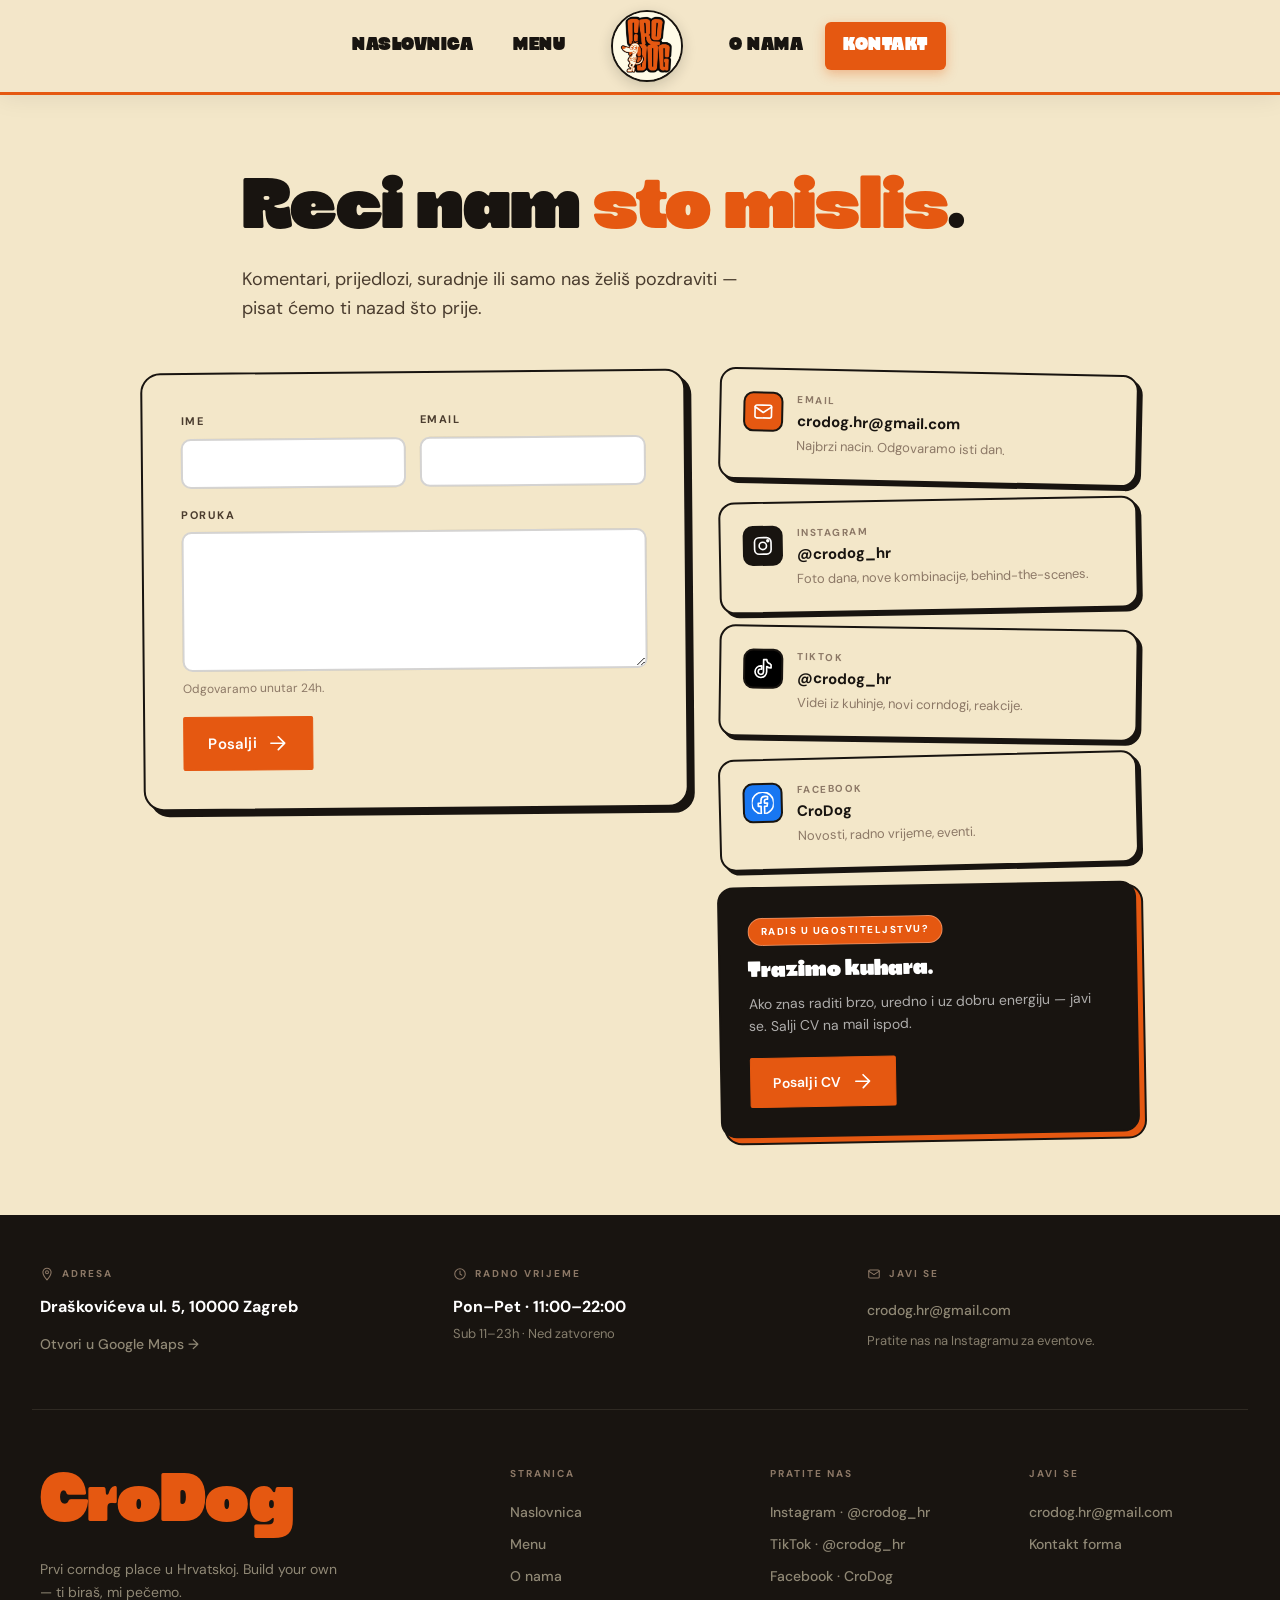
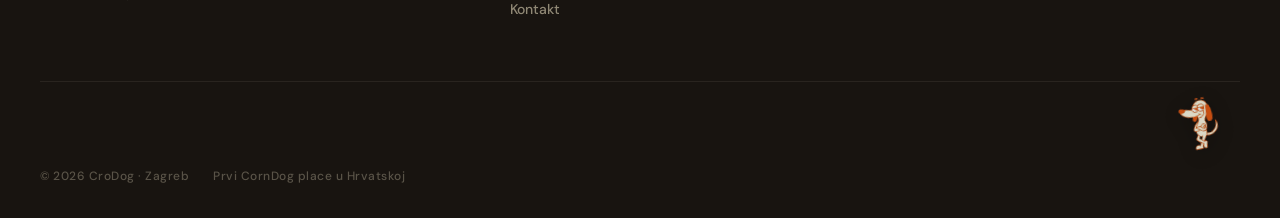
==== commit 50c28f68: "responzivnost" ====
--- a/kontakt.html
+++ b/kontakt.html
@@ -45,11 +45,12 @@
     <svg class="mini-dog" style="--x:96%; --d:3.7s;  --r:48deg;  --dur:7.8s;" viewBox="0 0 20 44"><line x1="10" y1="30" x2="10" y2="44" stroke="#6b4423" stroke-width="2" stroke-linecap="round"/><rect x="3" y="3" width="14" height="28" rx="6" fill="#B83F05"/></svg>
   </div>
   <div class="nav-main">
+    <button class="nav-burger" aria-label="Otvori izbornik" aria-expanded="false"><span></span><span></span><span></span></button>
     <div class="nav-links left">
-      <a href="naslovnica.html" class="nav-link">Naslovnica</a>
+      <a href="index.html" class="nav-link">Naslovnica</a>
       <a href="menu.html" class="nav-link">Menu</a>
     </div>
-    <a href="naslovnica.html" class="logo" aria-label="CroDog naslovnica">
+    <a href="index.html" class="logo" aria-label="CroDog naslovnica">
       <img src="assets/logo.jpg" alt="CroDog" />
     </a>
     <div class="nav-links right">
@@ -154,12 +155,12 @@
   </div>
   <div class="foot-grid">
     <div class="foot-brand">
-      <a href="naslovnica.html" class="foot-logo">CroDog</a>
+      <a href="index.html" class="foot-logo">CroDog</a>
       <p class="tag-line">Prvi corndog place u Hrvatskoj. Build your own — ti biraš, mi pečemo.</p>
     </div>
     <div>
       <h4>Stranica</h4>
-      <a href="naslovnica.html">Naslovnica</a>
+      <a href="index.html">Naslovnica</a>
       <a href="menu.html">Menu</a>
       <a href="onama.html">O nama</a>
       <a href="kontakt.html">Kontakt</a>
@@ -191,6 +192,11 @@
 <script>
 (function() {
   const nav = document.querySelector('.nav');
+  const burger = document.querySelector('.nav-burger');
+  if (burger) burger.addEventListener('click', () => {
+    const open = nav.classList.toggle('open');
+    burger.setAttribute('aria-expanded', open ? 'true' : 'false');
+  });
   let lastY = 0, ticking = false;
   window.addEventListener('scroll', () => {
     if (!ticking) {
--- a/styles.css
+++ b/styles.css
@@ -4,7 +4,7 @@
 ========================================================= */
 @font-face {
   font-family: 'Chunko';
-  src: url('font/Chunko-Bold-Demo-BF67b2ec86adebe.otf') format('opentype');
+  src: url('Font/Chunko-Bold-Demo-BF67b2ec86adebe.otf') format('opentype');
   font-weight: 100 900;
   font-style: normal;
   font-display: swap;
@@ -389,14 +389,70 @@
 }
 
 /* =========================================================
+   GLOBAL — prevent horizontal scroll
+========================================================= */
+html, body { max-width: 100%; overflow-x: hidden; }
+
+/* =========================================================
+   HAMBURGER BUTTON
+========================================================= */
+.nav-burger {
+  display: none;
+  position: absolute;
+  top: 50%; right: 16px;
+  transform: translateY(-50%);
+  width: 44px; height: 44px;
+  background: var(--orange);
+  border: 2px solid var(--ink);
+  border-radius: 8px;
+  box-shadow: 3px 3px 0 var(--ink);
+  cursor: pointer;
+  align-items: center; justify-content: center;
+  flex-direction: column;
+  gap: 4px;
+  padding: 0;
+  z-index: 5;
+}
+.nav-burger span {
+  display: block;
+  width: 20px; height: 2.5px;
+  background: white;
+  border-radius: 2px;
+  transition: transform .2s, opacity .2s;
+}
+.nav.open .nav-burger span:nth-child(1) { transform: translateY(6.5px) rotate(45deg); }
+.nav.open .nav-burger span:nth-child(2) { opacity: 0; }
+.nav.open .nav-burger span:nth-child(3) { transform: translateY(-6.5px) rotate(-45deg); }
+
+/* =========================================================
    RESPONSIVE — NAV
 ========================================================= */
 @media (max-width: 900px) {
-  .nav-main { flex-wrap: wrap; padding: 12px 16px; gap: 10px; }
-  .nav .logo { order: -1; width: 100%; justify-content: center; }
-  .nav .logo img { width: 56px; height: 56px; }
-  .nav-links { justify-content: center; flex-wrap: wrap; }
-  .nav-link { padding: 8px 10px; font-size: 10px; letter-spacing: 1.5px; }
+  .nav { overflow: visible; }
+  .nav-main { padding: 10px 16px; gap: 0; justify-content: center; position: relative; }
+  .nav .logo { width: auto; }
+  .nav .logo img { width: 52px; height: 52px; }
+  .nav-burger { display: flex; }
+  .nav-links {
+    display: none;
+    position: absolute;
+    left: 0; right: 0;
+    background: rgba(243,231,201,.98);
+    backdrop-filter: blur(12px);
+    flex-direction: column;
+    padding: 4px 16px;
+    gap: 0;
+    z-index: 4;
+  }
+  .nav-links.left { top: 100%; padding-top: 12px; padding-bottom: 0; }
+  .nav-links.right {
+    top: calc(100% + 100px);
+    padding-top: 0; padding-bottom: 14px;
+    border-bottom: 3px solid var(--orange);
+    box-shadow: 0 8px 20px rgba(24,20,16,.12);
+  }
+  .nav-link { padding: 12px 16px; font-size: 16px; letter-spacing: 1px; text-align: center; width: 100%; }
+  .nav.open .nav-links { display: flex; }
   .foot { padding: 0 20px 24px; }
   .foot-loc { padding: 32px 0; margin-bottom: 40px; }
   .foot-loc-inner { grid-template-columns: 1fr; gap: 24px; }
@@ -531,7 +587,7 @@
   background: var(--cream);
   display: grid;
   grid-template-columns: 5fr 7fr;
-  min-height: 80vh;
+  height: 680px;
 }
 .sec-a .panel-l {
   padding: 72px 52px;
@@ -709,6 +765,7 @@
   flex-direction: column; gap: 8px;
   font-family: 'DM Sans'; font-size: 9px; letter-spacing: 2px;
   text-transform: uppercase; color: rgba(243,231,201,.3); font-weight: 600;
+  overflow: hidden; border-radius: 4px;
 }
 .sec-b-step h3 {
   font-family: 'Chunko';
@@ -1157,7 +1214,19 @@
 }
 .story-text h2 em { color: var(--orange); font-style: normal; }
 .story-text p { font-size: 17px; line-height: 1.7; color: var(--ink-2); margin-bottom: 16px; }
-.story-text p.lead { font-size: 19px; color: var(--ink); font-weight: 600; }
+.story-text p.lead {
+  font-family: 'Chunko', system-ui, sans-serif;
+  font-size: clamp(28px, 3vw, 40px);
+  line-height: 1.15;
+  color: var(--ink);
+  font-weight: 400;
+  letter-spacing: -.01em;
+  margin-bottom: 28px;
+}
+.story-text p.lead em {
+  font-style: normal;
+  color: var(--orange);
+}
 
 /* ---- Reviews ---- */
 .reviews-section {
@@ -1526,9 +1595,12 @@
   .home-hero { min-height: auto; }
   .hero-topbar { grid-template-columns: 1fr; text-align: center; padding: 20px; gap: 4px; }
   .hero-topbar .hero-left, .hero-topbar .hero-right { display: none; }
-  .hero-content { position: relative; inset: auto; padding: 160px 24px 40px; grid-template-columns: 1fr; gap: 28px; }
-  .hero-cta { justify-self: stretch; max-width: 100%; }
-  .hero-cta-title { font-size: 26px; }
+  .hero-content { position: relative; inset: auto; padding: 90px 24px 36px; grid-template-columns: 1fr; gap: 20px; }
+  .home-hero h1 { font-size: clamp(40px, 9vw, 64px); line-height: .95; }
+  .hero-cta { justify-self: stretch; max-width: 100%; padding: 20px; }
+  .hero-cta-title { font-size: 20px; line-height: 1; }
+  .hero-cta-chips { font-size: 12px; }
+  .hero-cta-copy { font-size: 13px; }
   .hero-issue { display: none; }
   /* Sections */
   .sec-a { grid-template-columns: 1fr; }
@@ -1917,5 +1989,203 @@
 }
 @media (max-width: 900px) {
   .foot-mascot { display: none; }
-}
-
+  .sec-d-mascot { left: auto; right: 8px; bottom: -8px; width: 110px; }
+  .foot { padding: 0 16px 24px; }
+  .foot-bottom { text-align: center; padding: 24px 8px 0; }
+  .foot-bottom span { word-break: break-word; }
+  .foot a, .fl-main, .fl-sub { word-break: break-word; }
+}
+
+
+/* =========================================================
+   HOME SEC-A — Process grid (panel-r)
+========================================================= */
+.process-cell {
+  position: relative;
+  min-height: 200px;
+  display: flex; align-items: center; justify-content: center;
+  overflow: hidden;
+}
+.process-cell .img-ph-inner { color: rgba(243,231,201,.4); }
+.process-cell .img-ph-code { background: rgba(243,231,201,.08); border-color: rgba(243,231,201,.2); color: rgba(243,231,201,.6); }
+.process-label {
+  position: absolute;
+  bottom: 12px; left: 12px;
+  font-family: 'DM Sans', sans-serif;
+  font-size: 10px; font-weight: 800;
+  letter-spacing: 2px; text-transform: uppercase;
+  background: var(--cream); color: var(--ink);
+  padding: 5px 10px;
+  border: 1.5px solid var(--ink);
+  border-radius: 999px;
+  box-shadow: 2px 2px 0 var(--ink);
+}
+
+.process-num {
+  position: absolute;
+  top: 12px; left: 12px;
+  z-index: 2;
+  width: 36px; height: 36px;
+  display: inline-flex; align-items: center; justify-content: center;
+  background: var(--orange); color: white;
+  border: 2px solid var(--ink);
+  border-radius: 50%;
+  font-family: 'Chunko'; font-size: 14px;
+  box-shadow: 2px 2px 0 var(--ink);
+  padding-top: 2px;
+}
+
+/* === Half & Half section — fresh rewrite === */
+.sec-half{
+  background: #F3E7CA;
+  display: grid;
+  grid-template-columns: 1fr 1fr;
+  height: 680px;
+}
+.sec-half-left{
+  background: #F3E7CA;
+  padding: 72px 56px 48px;
+  display: grid;
+  grid-template-columns: 1.1fr 1fr;
+  grid-template-rows: auto 1fr auto;
+  column-gap: 32px;
+  row-gap: 24px;
+  box-sizing: border-box;
+  overflow: hidden;
+}
+.sec-half-text{
+  grid-column: 1;
+  grid-row: 1 / 3;
+  display: flex; flex-direction: column;
+  min-width: 0;
+}
+.sec-half-pill{
+  display: inline-flex; align-items: center;
+  align-self: flex-start;
+  background: var(--orange); color: var(--cream);
+  font-family: 'Chunko'; font-size: 11px; letter-spacing: .12em;
+  padding: 8px 16px;
+  border: 2.5px solid var(--ink);
+  border-radius: 999px;
+  box-shadow: 3px 3px 0 var(--ink);
+  margin-bottom: 22px;
+}
+.sec-half-title{
+  font-family: 'Chunko';
+  font-size: clamp(34px, 3.6vw, 52px);
+  line-height: 1;
+  letter-spacing: -.01em;
+  color: var(--ink);
+  margin: 0 0 20px;
+}
+.sec-half-title em{ font-style: normal; color: var(--orange); }
+.sec-half-desc{
+  font-family: 'DM Sans';
+  font-size: 15px; line-height: 1.6;
+  color: var(--ink-2, #3a2f26);
+  margin: 0 0 24px;
+  max-width: 420px;
+}
+.sec-half-cta{ align-self: flex-start; }
+
+.sec-half-photo{
+  grid-column: 2;
+  grid-row: 1 / 3;
+  position: relative; display: block;
+  width: 100%; height: 100%;
+  min-height: 0; min-width: 0;
+  overflow: hidden;
+  text-decoration: none;
+  border: 2.5px solid var(--ink);
+  box-shadow: 6px 6px 0 var(--ink);
+  border-radius: 6px;
+  transform: rotate(-1deg);
+  transition: transform .3s ease, filter .3s ease;
+}
+.sec-half-photo:hover{ transform: rotate(0deg); filter: brightness(1.05); }
+.sec-half-photo img{
+  position: absolute; inset: 0;
+  width: 100%; height: 100%;
+  object-fit: cover; display: block;
+  object-position: center 75%;
+}
+.sec-half-tag{
+  position: absolute; left: 14px; bottom: 14px;
+  background: var(--orange); color: var(--ink);
+  font-family: 'Chunko'; font-size: 12px; letter-spacing: .04em;
+  padding: 8px 12px;
+  border: 2.5px solid var(--ink);
+  box-shadow: 3px 3px 0 var(--ink);
+  transform: rotate(-2deg);
+  z-index: 2;
+}
+
+.sec-half-details{
+  grid-column: 1 / -1;
+  grid-row: 3;
+  display: grid; grid-template-columns: repeat(4, 1fr); gap: 16px;
+  padding-top: 18px;
+  border-top: 1px solid rgba(24,20,16,.15);
+  font-family: 'DM Sans'; font-size: 11px; letter-spacing: 2px;
+  text-transform: uppercase; color: var(--ink-3, #6b5d4f);
+  font-weight: 700;
+}
+.sec-half-details span em{
+  display: block; font-style: normal;
+  font-family: 'Chunko'; font-size: 22px;
+  color: var(--ink); letter-spacing: 0;
+  text-transform: none; margin-top: 4px;
+}
+
+/* Right: gallery on cream */
+.sec-half-right{
+  background: #F3E7CA;
+  padding: 56px 48px;
+  display: grid;
+  grid-template-columns: 1fr 1fr;
+  grid-template-rows: 1fr 1fr;
+  gap: 24px;
+  box-sizing: border-box;
+  overflow: hidden;
+}
+.sec-half-gal{
+  position: relative; display: block;
+  overflow: hidden;
+  text-decoration: none;
+  border: 2.5px solid var(--ink);
+  box-shadow: 5px 5px 0 var(--ink);
+  border-radius: 6px;
+  transition: transform .25s ease, box-shadow .25s ease;
+}
+.sec-half-gal:nth-child(1){ transform: rotate(-1.5deg); }
+.sec-half-gal:nth-child(2){ transform: rotate(1deg); }
+.sec-half-gal:nth-child(3){ transform: rotate(1.5deg); }
+.sec-half-gal:nth-child(4){ transform: rotate(-1deg); }
+.sec-half-gal:hover{
+  transform: rotate(0deg) translateY(-3px);
+  box-shadow: 7px 7px 0 var(--ink);
+}
+.sec-half-gal img{
+  position: absolute; inset: 0;
+  width: 100%; height: 100%;
+  object-fit: cover; display: block;
+  transition: transform .4s ease;
+}
+.sec-half-gal:hover img{ transform: scale(1.06); }
+
+@media (max-width: 980px){
+  .sec-half{ grid-template-columns: 1fr; height: auto; }
+  .sec-half-left{
+    grid-template-columns: 1fr;
+    grid-template-rows: auto auto auto;
+    padding: 48px 24px;
+  }
+  .sec-half-text{ grid-column: 1; grid-row: 1; }
+  .sec-half-photo{ grid-column: 1; grid-row: 2; min-height: 320px; }
+  .sec-half-details{ grid-row: 3; grid-template-columns: repeat(2,1fr); }
+  .sec-half-right{ padding: 40px 24px; min-height: 500px; }
+}
+@media (max-width: 560px){
+  .sec-half-left{ padding: 36px 20px; }
+  .sec-half-details{ grid-template-columns: 1fr; }
+}
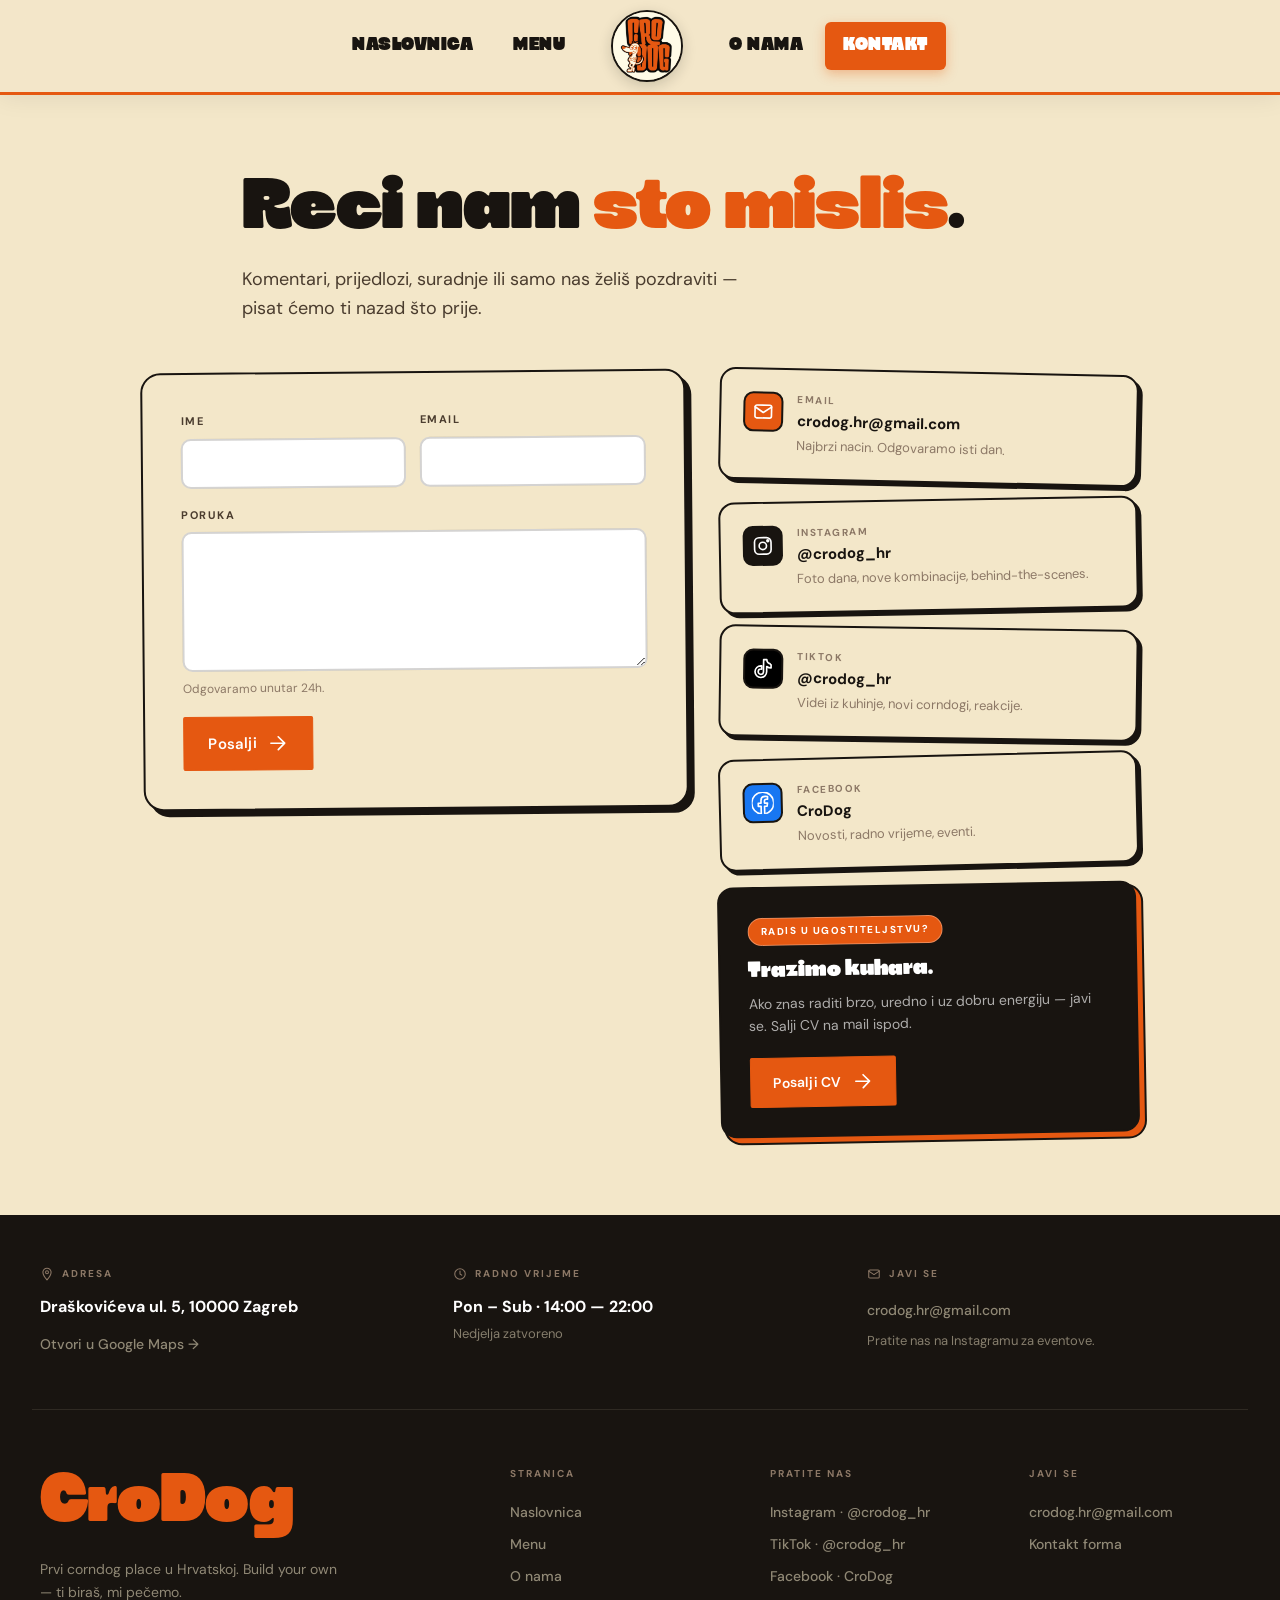
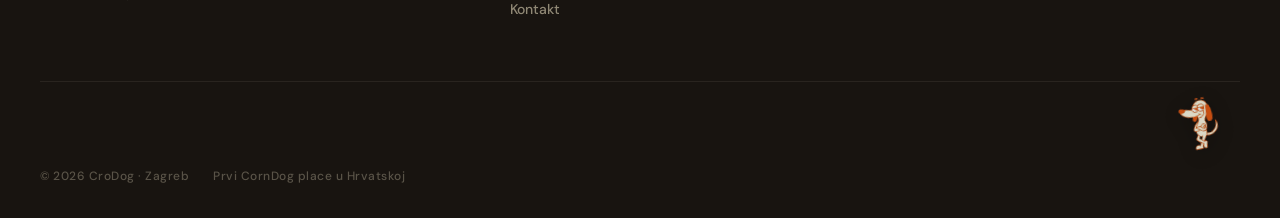
==== commit 20838eab: "Radno vrijeme" ====
--- a/kontakt.html
+++ b/kontakt.html
@@ -143,8 +143,8 @@
       </div>
       <div class="fl-block">
         <h4><svg class="ico" style="width:14px;height:14px"><use href="#i-clock"/></svg> Radno vrijeme</h4>
-        <p class="fl-main">Pon–Pet · 11:00–22:00</p>
-        <p class="fl-sub">Sub 11–23h · Ned zatvoreno</p>
+        <p class="fl-main">Pon – Sub · 14:00 — 22:00</p>
+        <p class="fl-sub">Nedjelja zatvoreno</p>
       </div>
       <div class="fl-block">
         <h4><svg class="ico" style="width:14px;height:14px"><use href="#i-mail"/></svg> Javi se</h4>
--- a/styles.css
+++ b/styles.css
@@ -1185,6 +1185,12 @@
   transition: transform 80ms ease;
 }
 .about-stat .num.tick { transform: translateY(-4px); }
+.about-stat .num[data-type="infinity"] {
+  font-family: 'DM Sans', system-ui, sans-serif;
+  font-weight: 900;
+  -webkit-text-stroke: 3px var(--orange);
+  font-size: clamp(58px, 6.5vw, 88px);
+}
 .about-stat .lbl {
   font-family: 'DM Sans'; font-size: 11px; color: var(--ink-2);
   font-weight: 700; text-transform: uppercase; letter-spacing: 1.8px;
@@ -1524,18 +1530,41 @@
   padding: 22px;
   display: flex; align-items: flex-start; gap: 14px;
   box-shadow: 4px 4px 0 var(--ink);
+  cursor: pointer;
+  position: relative;
+  transition: transform .35s cubic-bezier(.2,.8,.4,1), box-shadow .35s cubic-bezier(.2,.8,.4,1);
 }
 .cs:nth-child(1) { transform: rotate(1.2deg); }
 .cs:nth-child(2) { transform: rotate(-1deg); }
 .cs:nth-child(3) { transform: rotate(.8deg); }
 .cs:nth-child(4) { transform: rotate(-1.4deg); }
+.cs:hover {
+  transform: rotate(0deg) translate(-3px, -5px);
+  box-shadow: 9px 11px 0 var(--ink);
+}
+.cs:active {
+  transform: rotate(0deg) translate(1px, 1px);
+  box-shadow: 2px 2px 0 var(--ink);
+  transition-duration: .08s;
+}
 .cs .ic-wrap {
   width: 40px; height: 40px; border-radius: 10px;
   background: var(--orange); color: white;
   border: 2px solid var(--ink);
   display: inline-flex; align-items: center; justify-content: center;
   flex-shrink: 0;
-}
+  transition: transform .4s cubic-bezier(.2,.8,.4,1), box-shadow .3s;
+}
+.cs:hover .ic-wrap {
+  transform: rotate(-12deg) scale(1.12);
+  box-shadow: 0 4px 12px rgba(24,20,16,.25);
+}
+.cs:nth-child(2):hover .ic-wrap { background: linear-gradient(45deg, #f09433, #e6683c, #dc2743, #cc2366, #bc1888); border-color: var(--ink); }
+.cs:hover .v a { color: var(--orange); }
+.cs:nth-child(2):hover .v a { color: #dc2743; }
+.cs:nth-child(3):hover .v a { color: #000; }
+.cs:nth-child(4):hover .v a { color: #1877F2; }
+.cs .v a { transition: color .25s; }
 .cs:nth-child(2) .ic-wrap { background: var(--ink); color: white; }
 .cs:nth-child(3) .ic-wrap { background: #000; color: white; }
 .cs:nth-child(4) .ic-wrap { background: #1877F2; color: white; }
@@ -1546,6 +1575,14 @@
 }
 .cs .v { font-family: 'DM Sans'; font-size: 15px; font-weight: 700; line-height: 1.3; color: var(--ink); margin-bottom: 4px; }
 .cs .v a { color: var(--ink); text-decoration: none; }
+.cs .v a::after {
+  content: '';
+  position: absolute;
+  inset: 0;
+  border-radius: 16px;
+  z-index: 1;
+}
+.cs > * { position: relative; z-index: 2; }
 .cs .v a:hover { color: var(--orange); }
 .cs .note { font-size: 13px; color: var(--ink-3); }
 
@@ -1592,15 +1629,25 @@
 ============================================================ */
 @media (max-width: 980px) {
   /* Hero */
-  .home-hero { min-height: auto; }
+  .home-hero { min-height: 72vh; }
   .hero-topbar { grid-template-columns: 1fr; text-align: center; padding: 20px; gap: 4px; }
   .hero-topbar .hero-left, .hero-topbar .hero-right { display: none; }
-  .hero-content { position: relative; inset: auto; padding: 90px 24px 36px; grid-template-columns: 1fr; gap: 20px; }
+  .hero-content {
+    position: relative; inset: auto;
+    padding: 90px 24px 28px;
+    display: flex; flex-direction: column;
+    justify-content: space-between;
+    min-height: 72vh;
+    gap: 16px;
+  }
+  .hero-cta { margin-top: auto; }
   .home-hero h1 { font-size: clamp(40px, 9vw, 64px); line-height: .95; }
-  .hero-cta { justify-self: stretch; max-width: 100%; padding: 20px; }
-  .hero-cta-title { font-size: 20px; line-height: 1; }
-  .hero-cta-chips { font-size: 12px; }
-  .hero-cta-copy { font-size: 13px; }
+  .hero-cta { justify-self: stretch; max-width: 100%; padding: 14px 16px; }
+  .hero-cta-title { font-size: 17px; line-height: 1; margin-bottom: 8px; }
+  .hero-cta-title .cta-num { font-size: 1.4em; }
+  .hero-cta-chips { font-size: 10px; gap: 4px; margin-bottom: 8px; padding-bottom: 8px; }
+  .hero-cta-copy { font-size: 12px; margin-bottom: 10px; line-height: 1.4; }
+  .hero-cta-btn { padding: 10px 14px; font-size: 12px; }
   .hero-issue { display: none; }
   /* Sections */
   .sec-a { grid-template-columns: 1fr; }
@@ -1989,7 +2036,14 @@
 }
 @media (max-width: 900px) {
   .foot-mascot { display: none; }
-  .sec-d-mascot { left: auto; right: 8px; bottom: -8px; width: 110px; }
+  .sec-d-mascot {
+    left: -36px; right: auto;
+    bottom: auto; top: 100%;
+    width: 100px;
+    transform: translateY(-158%) rotate(-8deg);
+  }
+  .sec-d-map { max-width: 88%; margin: 0 auto; }
+  .sec-d-wrap { padding-bottom: 70px; }
   .foot { padding: 0 16px 24px; }
   .foot-bottom { text-align: center; padding: 24px 8px 0; }
   .foot-bottom span { word-break: break-word; }
